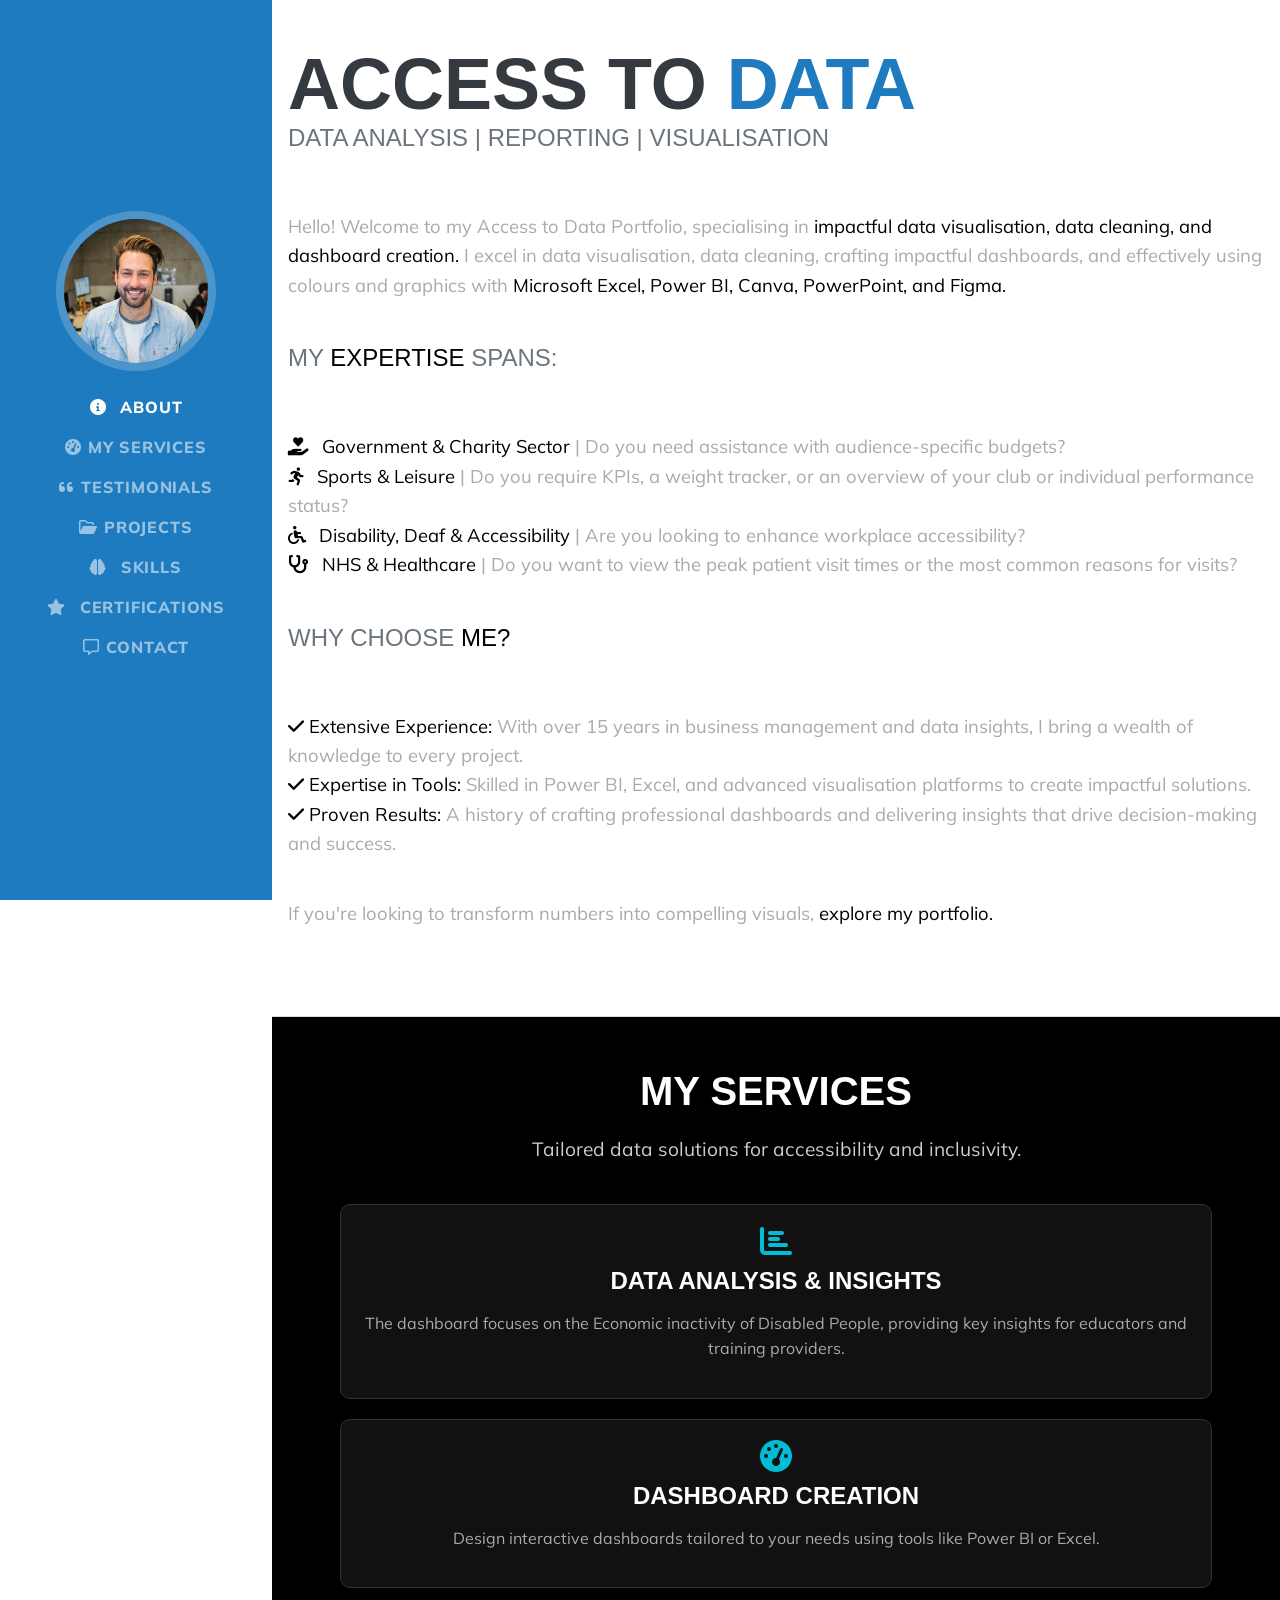
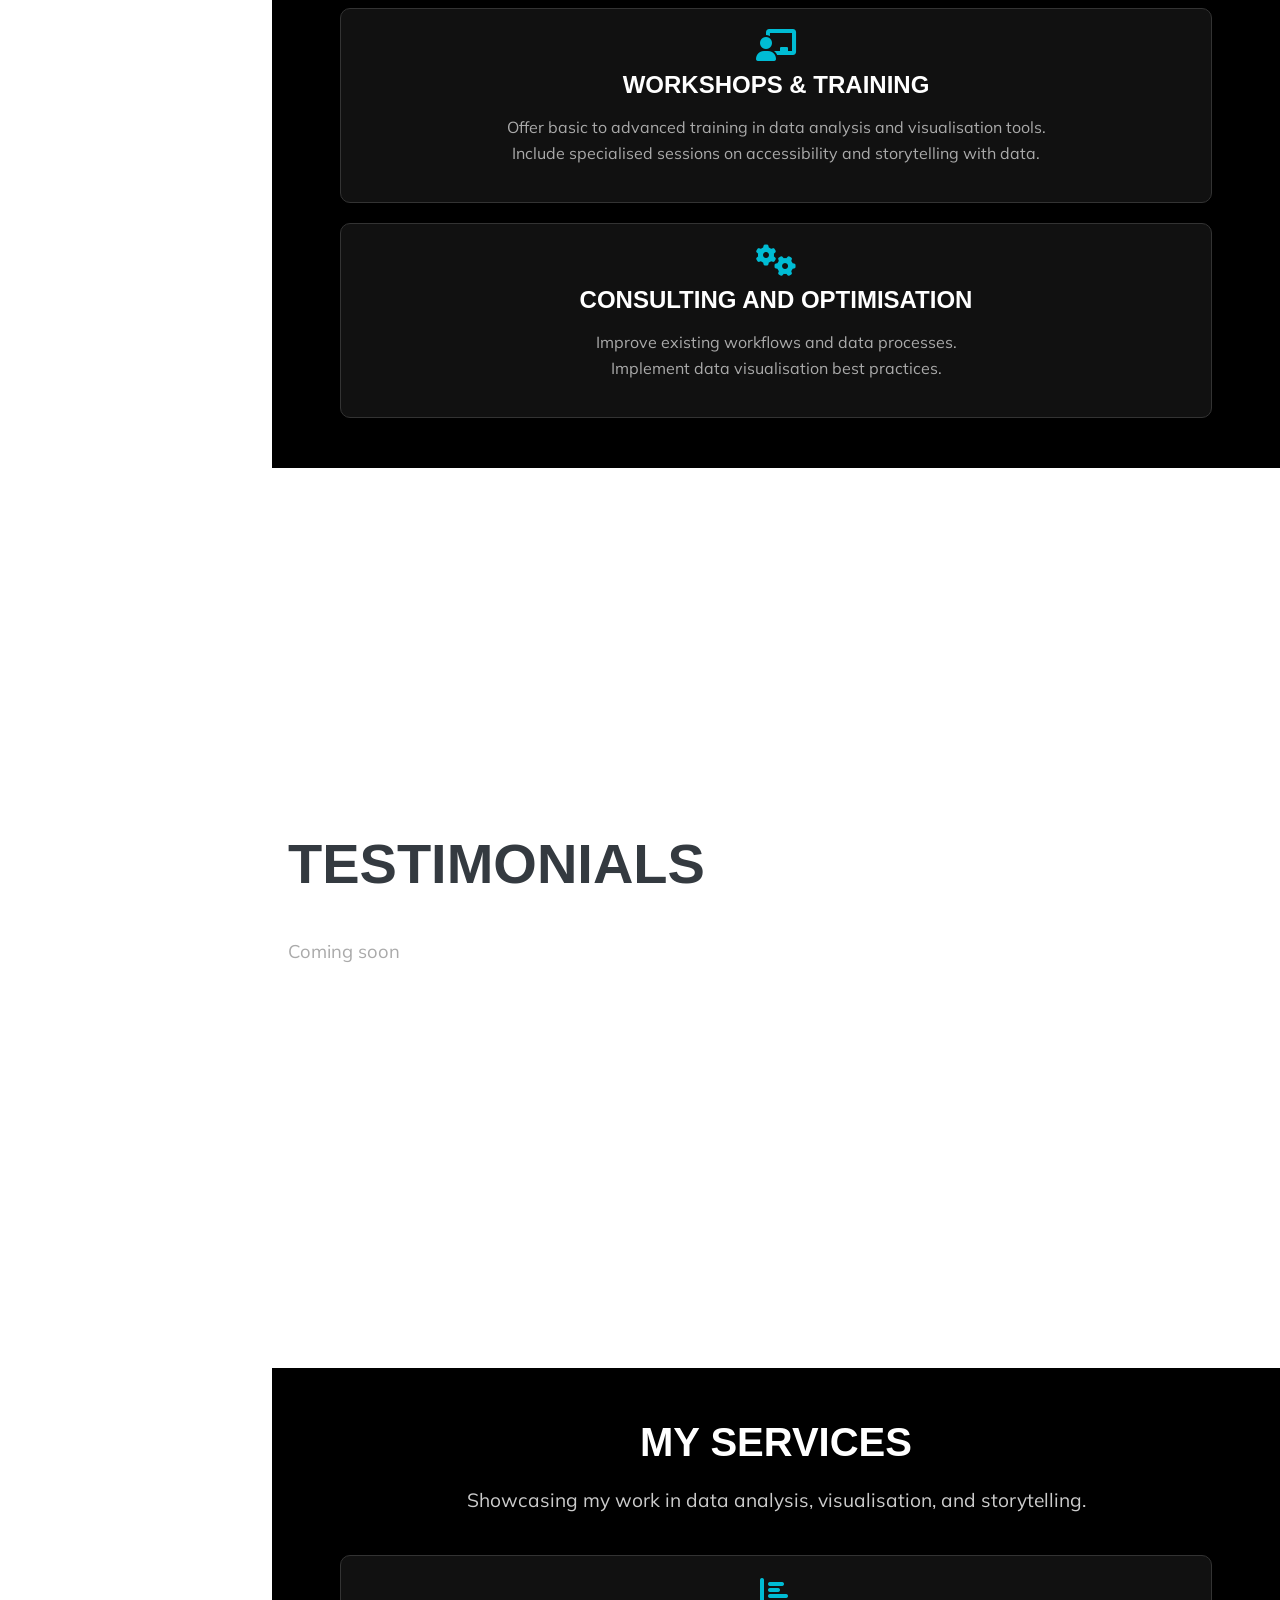
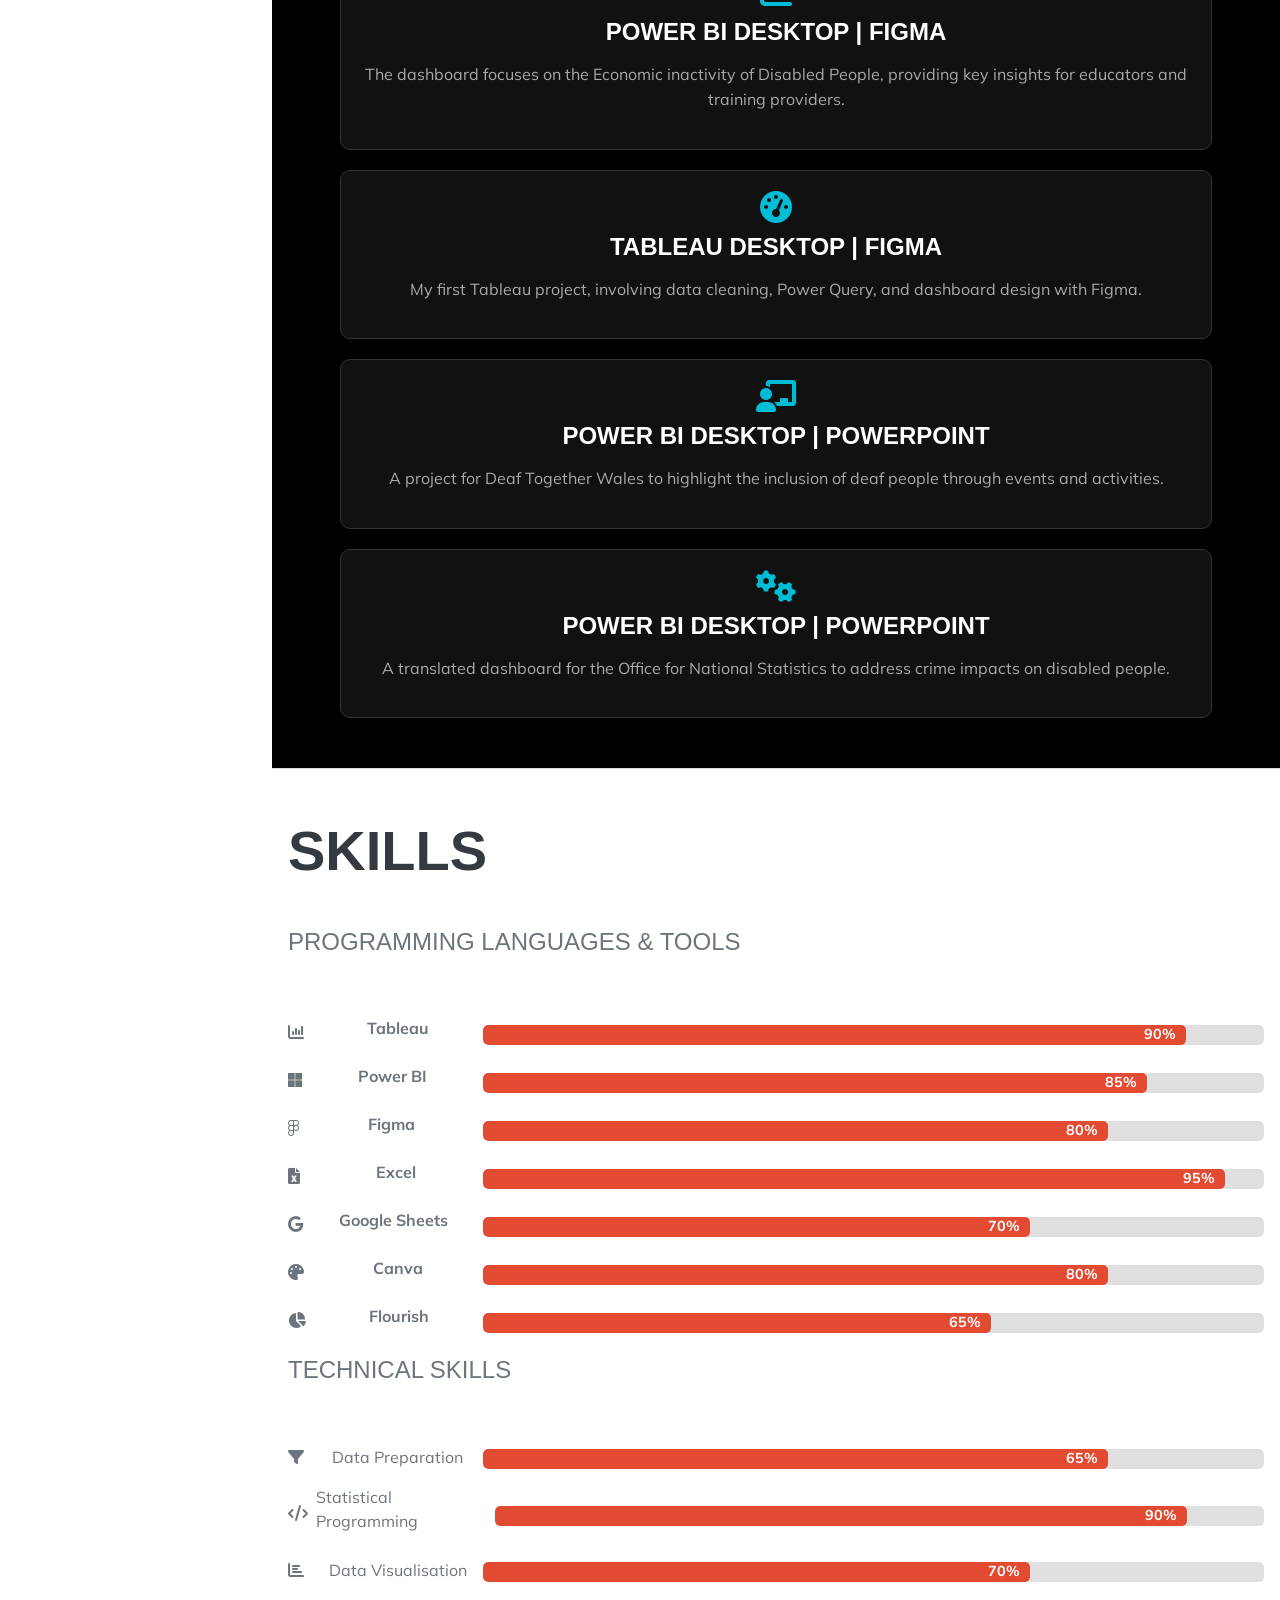
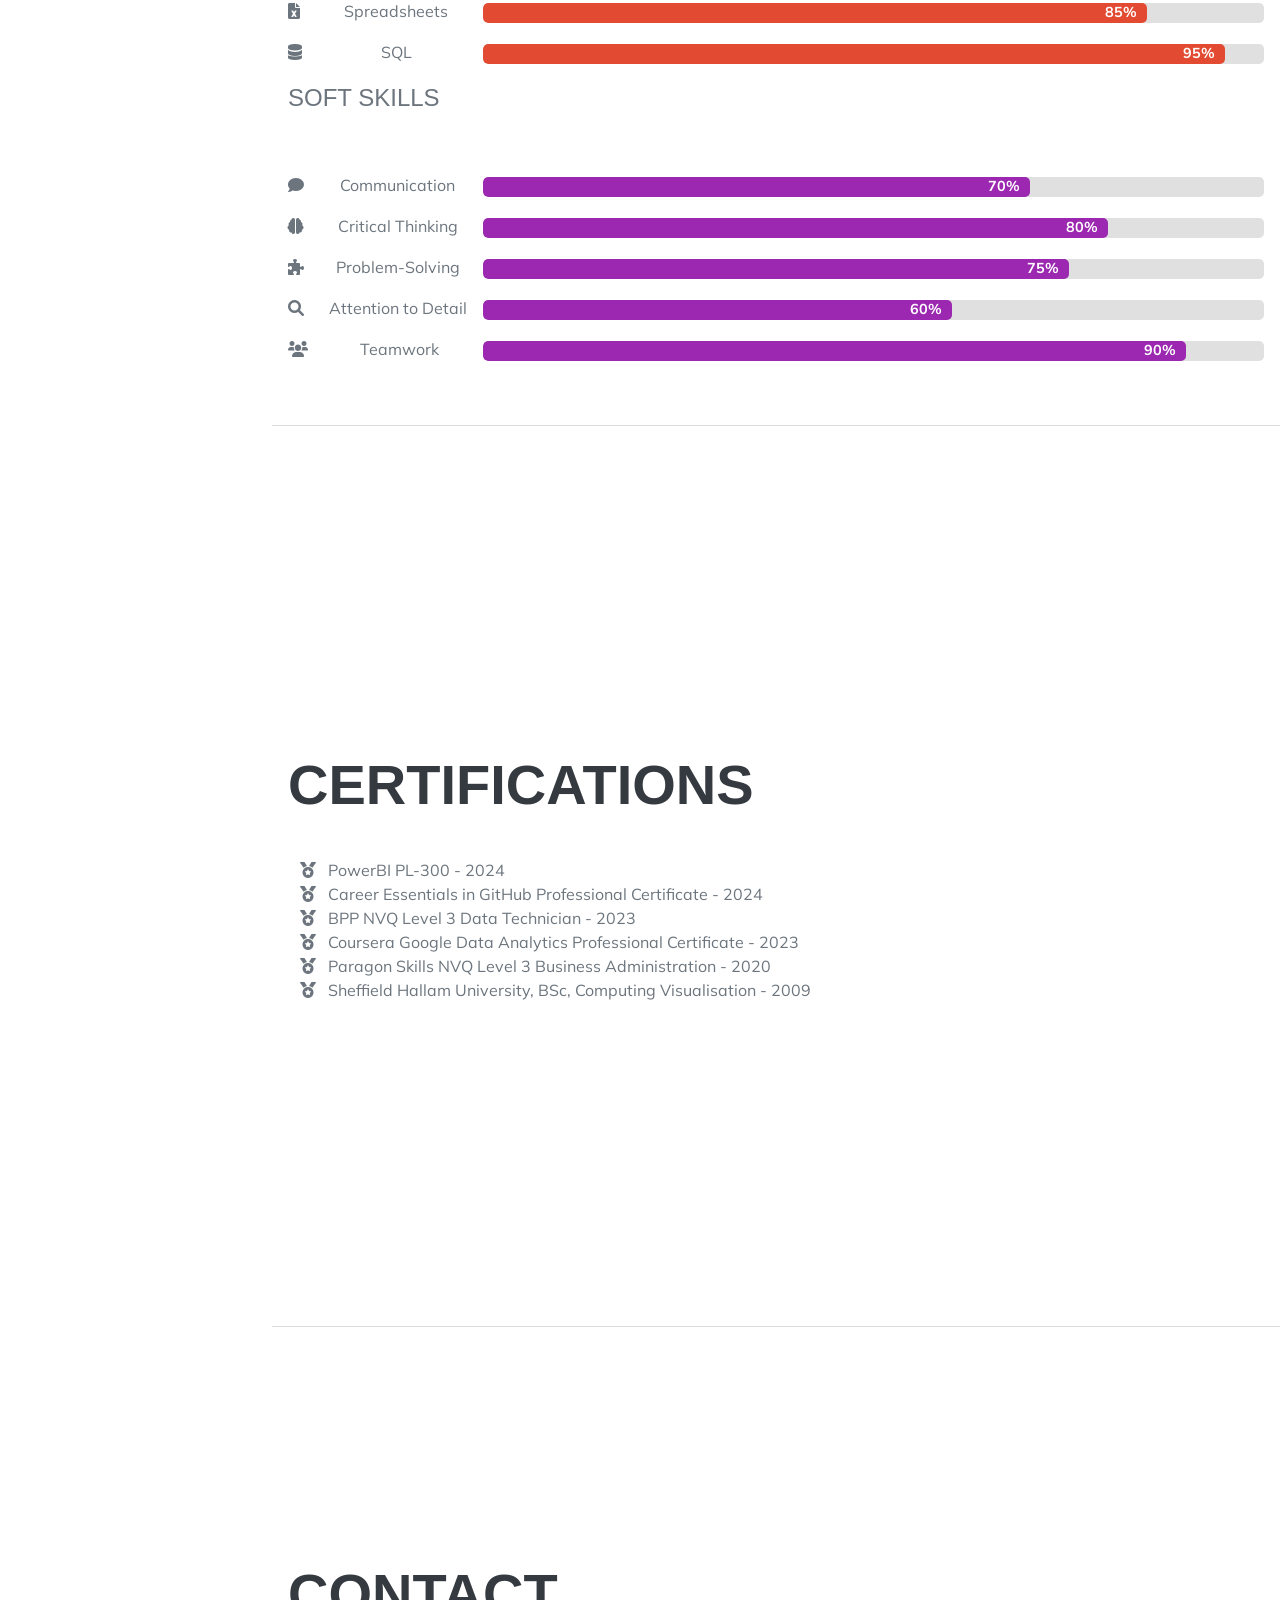
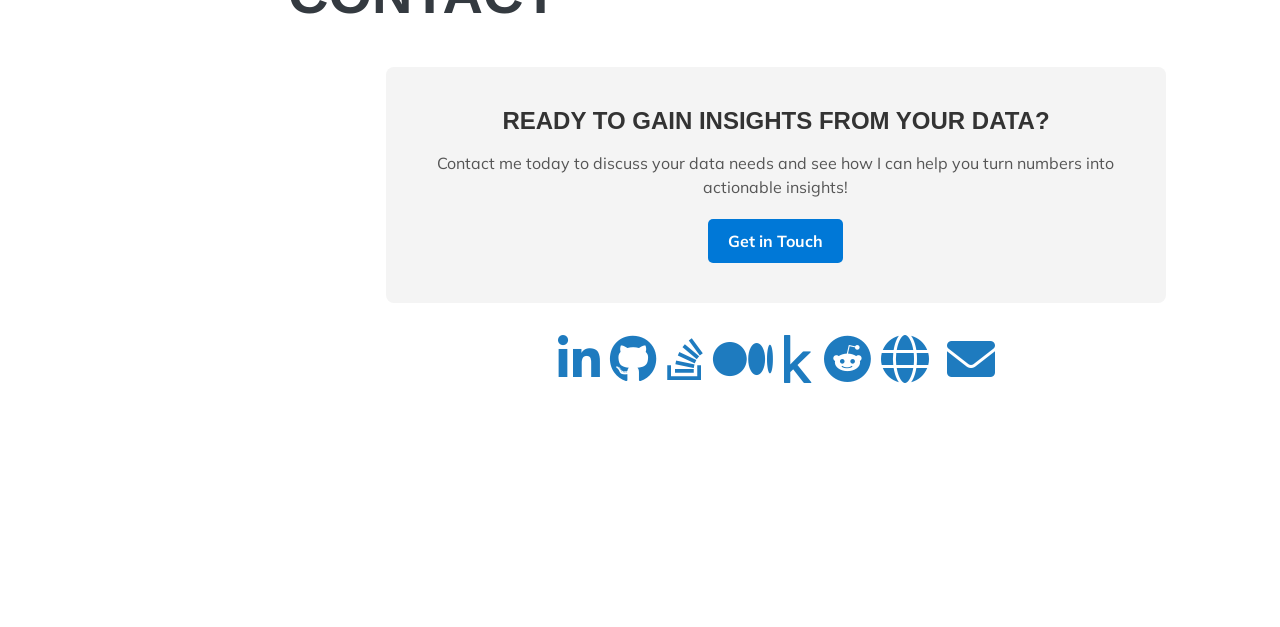
==== index.html @ 97a098b2 "Update index.html" ====
<!DOCTYPE html>
<html lang="en">
    <head>
        <meta charset="utf-8" />
        <meta name="viewport" content="width=device-width, initial-scale=1, shrink-to-fit=no" />
        <meta name="description" content="Discover impactful data analytics and visualisation services by Guy Orlov, specializing in accessibility and insights."/>
        <meta name="author" content="Guy Orlov" />
        <title>Guy Orlov | Data Analyst | Accessibility & Dashboards Expert | West Midlands</title>
        <link rel="icon" type="image/x-icon" href="assets/img/favicon.ico" />
        <!-- Font Awesome icons (free version)-->
       <!-- <script src="https://use.fontawesome.com/releases/v6.3.0/js/all.js" crossorigin="anonymous"></script> -->
        <link href="https://cdnjs.cloudflare.com/ajax/libs/font-awesome/6.0.0-beta3/css/all.min.css" rel="stylesheet">
        <!-- Google fonts-->
       <link href="https://fonts.googleapis.com/css2?family=Host+Grotesk:500,700" rel="stylesheet">
        <link href="https://fonts.googleapis.com/css?family=Muli:400,400i,800,800i" rel="stylesheet" type="text/css" /> 
              
        <!-- Core theme CSS (includes Bootstrap)-->
        <link href="css/styles.css" rel="stylesheet" />
    </head>
    <body id="page-top">
        <!-- Navigation-->
        <nav class="navbar navbar-expand-lg navbar-dark bg-primary fixed-top" id="sideNav">
            <a class="navbar-brand js-scroll-trigger" href="#page-top">
                <span class="d-block d-lg-none">Guy Orlov | Portfolio</span>
                <span class="d-none d-lg-block"><img class="img-fluid img-profile rounded-circle mx-auto mb-2" src="assets/img/profile.jpg" alt="Guy Orlov Photo" /></span>
            </a>
            <button class="navbar-toggler" type="button" data-bs-toggle="collapse" data-bs-target="#navbarResponsive" aria-controls="navbarResponsive" aria-expanded="false" aria-label="Toggle navigation"><span class="navbar-toggler-icon"></span></button>
            <div class="collapse navbar-collapse" id="navbarResponsive">
                <ul class="navbar-nav">
                    <li class="nav-item"><a class="nav-link js-scroll-trigger" href="#about" ><i class="fa-solid fa-circle-info"></i>  About</a></li>
                    <li class="nav-item"><a class="nav-link js-scroll-trigger" href="#services"><i class="fas fa-tachometer-alt"></i>  My Services</a></li>
                    <li class="nav-item"><a class="nav-link js-scroll-trigger" href="#testimonials"><i class="fas fa-quote-left"></i>  Testimonials</a></li>
                    <li class="nav-item"><a class="nav-link js-scroll-trigger" href="#projects"><i class="fa-regular fa-folder-open"></i>  Projects</a></li>
                    <li class="nav-item"><a class="nav-link js-scroll-trigger" href="#skills"><i class="fa-solid fa-brain"></i>  Skills</a></li>
                    <li class="nav-item"><a class="nav-link js-scroll-trigger" href="#certifications"><i class="fa-solid fa-star"></i>  Certifications</a></li>
                    <li class="nav-item"><a class="nav-link js-scroll-trigger" href="#contact"><i class="fa-regular fa-message"></i>  Contact</a></li>
                </ul>
            </div>
        </nav>
        <!-- Page Content-->
        <div class="container-fluid p-0">
            <!-- About-->
            <section class="resume-section" id="about">
                <div class="resume-section-content">
                    <h1 class="mb-0">
                        Access To
                        <span class="text-primary">Data</span>
                    </h1>
                    <div class="subheading mb-3">
                        DATA ANALYSIS | REPORTING | VISUALISATION
                    </div>
                        <p class="lead mb-5">Hello! Welcome to my Access to Data Portfolio, specialising in  <span class="text-black">impactful data visualisation, data cleaning, and dashboard creation.</span>
                        I excel in data visualisation, data cleaning, crafting impactful dashboards, and effectively using colours and graphics with  <span class="text-black">Microsoft Excel, Power BI, Canva, PowerPoint, and Figma. </span></br>
                   
                        <div class="subheading mb-3">My <span class="text-black">expertise</span> spans:</div>
                     <p class="lead mb-5">
                         
                        <i class="fa-solid fa-hand-holding-heart" style="color: black;"></i> 
                        <span class="text-black">Government & Charity Sector</span> | Do you need assistance with audience-specific budgets?</br>
                        
                        <i class="fa-solid fa-person-running" style="color: black;"></i> 
                        <span class="text-black">Sports & Leisure</span> | Do you require KPIs, a weight tracker, or an overview of your club or individual performance status?</br>
                        
                        <i class="fa-solid fa-wheelchair" style="color: black;"></i> 
                        <span class="text-black">Disability, Deaf & Accessibility</span> | Are you looking to enhance workplace accessibility?</br>
                        
                        <i class="fa-solid fa-stethoscope" style="color: black;"></i> 
                        <span class="text-black">NHS & Healthcare</span> | Do you want to view the peak patient visit times or the most common reasons for visits?</br>
               
                        <div class="subheading mb-3">Why Choose <span class="text-black">Me?</span></div>
                        <p class="lead mb-5">
                           <i class="fas fa-check" style="color: black;"></i>    <span class="text-black"> Extensive Experience:</span> With over 15 years in business management and data insights, I bring a wealth of knowledge to every project.<br>
                           <i class="fas fa-check" style="color: black;"></i>   <span class="text-black"> Expertise in Tools:</span> Skilled in Power BI, Excel, and advanced visualisation platforms to create impactful solutions.<br>
                           <i class="fas fa-check" style="color: black;"></i>      <span class="text-black">Proven Results:</span> A history of crafting professional dashboards and delivering insights that drive decision-making and success.<br>
                        </p>                  
                     <p class="lead mb-5">  If you're looking to transform numbers into compelling visuals, <span class="text-black">explore my portfolio.</span></p>
                </div>
            </section>
            
<hr class="m-0" />
<!-- Services Section -->
<section id="services" style="background-color: #000; color: #fff; padding: 50px 20px;">
    <div style="max-width: 1200px; margin: 0 auto; text-align: center;">
        <h2 style="font-size: 2.5em; font-weight: bold; margin-bottom: 20px; color: #fff;" class="service-title">My Services</h2>
        <p style="font-size: 1.2em; color: #ccc; margin-bottom: 40px;">
            Tailored data solutions for accessibility and inclusivity.
        </p>

        <!-- Flex Container for Service Boxes -->
        <div id="service-boxes" style="display: flex; flex-direction: column; align-items: center; gap: 20px;">
            <!-- Service Box 1 -->
            <div class="service-box" style="width: 90%; background: #111; border: 1px solid #333; border-radius: 10px; padding: 20px; box-shadow: 0 5px 15px rgba(0, 0, 0, 0.5); text-align: center;">
                <i class="fas fa-chart-bar" style="font-size: 2em; color: #00bcd4; margin-bottom: 10px;"></i>
                <h3 style="font-size: 1.5em; font-weight: bold; color: #fff; margin-bottom: 15px;">Data Analysis & Insights</h3>
                <p style="color: #aaa; font-size: 1em; line-height: 1.6;">
                   The dashboard focuses on the Economic inactivity of Disabled People, providing key insights for educators and training providers.
                </p>
            </div>

            <!-- Service Box 2 -->
            <div class="service-box" style="width: 90%; background: #111; border: 1px solid #333; border-radius: 10px; padding: 20px; box-shadow: 0 5px 15px rgba(0, 0, 0, 0.5); text-align: center;">
                <i class="fas fa-tachometer-alt" style="font-size: 2em; color: #00bcd4; margin-bottom: 10px;"></i>
                <h3 style="font-size: 1.5em; font-weight: bold; color: #fff; margin-bottom: 15px;">Dashboard Creation</h3>
                <p style="color: #aaa; font-size: 1em; line-height: 1.6;">
                    Design interactive dashboards tailored to your needs using tools like Power BI or Excel.
                </p>
            </div>

            <!-- Service Box 3 -->
            <div class="service-box" style="width: 90%; background: #111; border: 1px solid #333; border-radius: 10px; padding: 20px; box-shadow: 0 5px 15px rgba(0, 0, 0, 0.5); text-align: center;">
                <i class="fas fa-chalkboard-teacher" style="font-size: 2em; color: #00bcd4; margin-bottom: 10px;"></i>
                <h3 style="font-size: 1.5em; font-weight: bold; color: #fff; margin-bottom: 15px;">Workshops & Training</h3>
                <p style="color: #aaa; font-size: 1em; line-height: 1.6;">
                    Offer basic to advanced training in data analysis and visualisation tools.<br>
                    Include specialised sessions on accessibility and storytelling with data.
                </p>
            </div>

            <!-- Service Box 4 -->
            <div class="service-box" style="width: 90%; background: #111; border: 1px solid #333; border-radius: 10px; padding: 20px; box-shadow: 0 5px 15px rgba(0, 0, 0, 0.5); text-align: center;">
                <i class="fas fa-cogs" style="font-size: 2em; color: #00bcd4; margin-bottom: 10px;"></i>
                <h3 style="font-size: 1.5em; font-weight: bold; color: #fff; margin-bottom: 15px;">Consulting and Optimisation</h3>
                <p style="color: #aaa; font-size: 1em; line-height: 1.6;">
                    Improve existing workflows and data processes.<br>
                    Implement data visualisation best practices.
                </p>
            </div>
        </div>
    </div>
</section>

<!-- Testimonials Section -->
<section class="resume-section" id="testimonials">
    <div class="resume-section-content">
        <h2 class="mb-5">Testimonials</h2>
 
           <p class="lead mb-5">Coming soon</p>
    </div>
</section>

            <section id="projects" style="background-color: #000; color: #fff; padding: 50px 20px;">
    <div style="max-width: 1200px; margin: 0 auto; text-align: center;">
        <h2 style="font-size: 2.5em; font-weight: bold; margin-bottom: 20px; color: #fff;" class="service-title">My Services</h2>
        <p style="font-size: 1.2em; color: #ccc; margin-bottom: 40px;">
            Showcasing my work in data analysis, visualisation, and storytelling.
        </p>

        <!-- Flex Container for Service Boxes -->
        <div id="project-boxes" style="display: flex; flex-direction: column; align-items: center; gap: 20px;">
             <!-- Project Box 1 -->
            <div class="service-box" style="width: 90%; background: #111; border: 1px solid #333; border-radius: 10px; padding: 20px; box-shadow: 0 5px 15px rgba(0, 0, 0, 0.5); text-align: center;">
                <i class="fas fa-chart-bar" style="font-size: 2em; color: #00bcd4; margin-bottom: 10px;"></i>
                <h3 style="font-size: 1.5em; font-weight: bold; color: #fff; margin-bottom: 15px;">POWER BI DESKTOP | Figma</h3>
                <p style="color: #aaa; font-size: 1em; line-height: 1.6;">
                   The dashboard focuses on the Economic inactivity of Disabled People, providing key insights for educators and training providers.
                </p>
            </div>

              <!-- Project Box 2 -->
            <div class="project-boxes" style="width: 90%; background: #111; border: 1px solid #333; border-radius: 10px; padding: 20px; box-shadow: 0 5px 15px rgba(0, 0, 0, 0.5); text-align: center;">
                <i class="fas fa-tachometer-alt" style="font-size: 2em; color: #00bcd4; margin-bottom: 10px;"></i>
                <h3 style="font-size: 1.5em; font-weight: bold; color: #fff; margin-bottom: 15px;">TABLEAU DESKTOP | FIGMA</h3>
                <p style="color: #aaa; font-size: 1em; line-height: 1.6;">
                      My first Tableau project, involving data cleaning, Power Query, and dashboard design with Figma.
                </p>
            </div>

                 <!-- Project Box 3 -->
            <div class="project-boxes" style="width: 90%; background: #111; border: 1px solid #333; border-radius: 10px; padding: 20px; box-shadow: 0 5px 15px rgba(0, 0, 0, 0.5); text-align: center;">
                <i class="fas fa-chalkboard-teacher" style="font-size: 2em; color: #00bcd4; margin-bottom: 10px;"></i>
                <h3 style="font-size: 1.5em; font-weight: bold; color: #fff; margin-bottom: 15px;">POWER BI DESKTOP | POWERPOINT</h3>
                <p style="color: #aaa; font-size: 1em; line-height: 1.6;">
                    A project for Deaf Together Wales to highlight the inclusion of deaf people through events and activities.
                </p>
            </div>

                 <!-- Project Box 4 -->
            <div class="project-boxes" style="width: 90%; background: #111; border: 1px solid #333; border-radius: 10px; padding: 20px; box-shadow: 0 5px 15px rgba(0, 0, 0, 0.5); text-align: center;">
                <i class="fas fa-cogs" style="font-size: 2em; color: #00bcd4; margin-bottom: 10px;"></i>
                <h3 style="font-size: 1.5em; font-weight: bold; color: #fff; margin-bottom: 15px;">POWER BI DESKTOP | POWERPOINT</h3>
                <p style="color: #aaa; font-size: 1em; line-height: 1.6;">
                    A translated dashboard for the Office for National Statistics to address crime impacts on disabled people.
                </p>
            </div>
        </div>
    </div>
</section>

<hr class="m-0" />

<!-- Skills Section -->
<section class="resume-section" id="skills">
    <div class="resume-section-content">
        <h2 class="mb-5">Skills</h2>

        <!-- Programming Languages & Tools -->
        <div class="subheading mb-3">Programming Languages & Tools</div>
        <ul class="skills-list">
            <li>
                <i class="fa-solid fa-chart-column"></i> <span>Tableau</span>
                <div class="skill-bar">
                    <div class="fill technical" style="width: 90%;">
                        <span class="skill-percentage">90%</span>
                    </div>
                </div>
            </li>
            <li>
                <i class="fa-brands fa-microsoft"></i> <span>Power BI</span>
                <div class="skill-bar">
                    <div class="fill technical" style="width: 85%;">
                        <span class="skill-percentage">85%</span>
                    </div>
                </div>
            </li>
            <li>
                <i class="fa-brands fa-figma"></i> <span>Figma</span>
                <div class="skill-bar">
                    <div class="fill technical" style="width: 80%;">
                        <span class="skill-percentage">80%</span>
                    </div>
                </div>
            </li>
            <li>
                <i class="fa-solid fa-file-excel"></i> <span>Excel</span>
                <div class="skill-bar">
                    <div class="fill technical" style="width: 95%;">
                        <span class="skill-percentage">95%</span>
                    </div>
                </div>
            </li>
            <li>
                <i class="fa-brands fa-google"></i> <span>Google Sheets</span>
                <div class="skill-bar">
                    <div class="fill technical" style="width: 70%;">
                        <span class="skill-percentage">70%</span>
                    </div>
                </div>
            </li>
            <li>
                <i class="fa-solid fa-palette"></i> <span>Canva</span>
                <div class="skill-bar">
                    <div class="fill technical" style="width: 80%;">
                        <span class="skill-percentage">80%</span>
                    </div>
                </div>
            </li>
            <li>
                <i class="fa-solid fa-chart-pie"></i> <span>Flourish</span>
                <div class="skill-bar">
                    <div class="fill technical" style="width: 65%;">
                        <span class="skill-percentage">65%</span>
                    </div>
                </div>
            </li>
        </ul>

        <!-- Technical Skills -->
        <div class="subheading mb-3">Technical Skills</div>
        <ul class="skills-list">
            <li><i class="fa-solid fa-filter"></i> Data Preparation
                <div class="skill-bar">
                    <div class="fill technical" style="width: 80%;">
                           <span class="skill-percentage">65%</span>
                    </div>
                </div>
            </li>
            <li>
                <i class="fa-solid fa-code"></i> 
                <span style="font-weight: normal;" title="Statistical Programming Languages like R, Python, etc.">Statistical Programming</span>
                <div class="skill-bar">
                    <div class="fill technical" style="width: 90%;">   <span class="skill-percentage">90%</span></div>
                </div>
            </li>
            <li><i class="fa-solid fa-chart-bar"></i> Data Visualisation
                <div class="skill-bar">
                    <div class="fill technical" style="width: 70%;">   <span class="skill-percentage">70%</span></div>
                </div>
            </li>
            <li><i class="fa-solid fa-file-excel"></i> Spreadsheets
                <div class="skill-bar">
                    <div class="fill technical" style="width: 85%;">   <span class="skill-percentage">85%</span></div>
                </div>
            </li>
            <li><i class="fa-solid fa-database"></i> SQL
                <div class="skill-bar">
                    <div class="fill technical" style="width: 95%;">   <span class="skill-percentage">95%</span></div>
                </div>
            </li>
        </ul>

        <!-- Soft Skills -->
        <div class="subheading mb-3">Soft Skills</div>
        <ul class="skills-list">
            <li><i class="fa-solid fa-comment"></i> Communication
                <div class="skill-bar">
                    <div class="fill soft" style="width: 70%;">   <span class="skill-percentage">70%</span></div>
                </div>
            </li>
            <li><i class="fa-solid fa-brain"></i> Critical Thinking
                <div class="skill-bar">
                    <div class="fill soft" style="width: 80%;">   <span class="skill-percentage">80%</span></div>
                </div>
            </li>
            <li><i class="fa-solid fa-puzzle-piece"></i> Problem-Solving
                <div class="skill-bar">
                    <div class="fill soft" style="width: 75%;">   <span class="skill-percentage">75%</span></div>
                </div>
            </li>
            <li><i class="fa-solid fa-magnifying-glass"></i> Attention to Detail
                <div class="skill-bar">
                    <div class="fill soft" style="width: 60%;">   <span class="skill-percentage">60%</span></div>
                </div>
            </li>
            <li><i class="fa-solid fa-users"></i> Teamwork
                <div class="skill-bar">
                    <div class="fill soft" style="width: 90%;">   <span class="skill-percentage">90%</span></div>
                </div>
            </li>
        </ul>
    </div>
</section>

<hr class="m-0" />

            <!-- certifications-->
<section class="resume-section" id="certifications">
    <div class="resume-section-content">
        <h2 class="mb-5">Certifications</h2>
        <ul class="fa-ul mb-0">
            <li>
                <span class="fa-li"><i class="fa-solid fa-medal"></i></span>
                PowerBI PL-300 - 2024
            </li>
            <li>
                <span class="fa-li"><i class="fa-solid fa-medal"></i></span>
                Career Essentials in GitHub Professional Certificate - 2024
            </li>
            <li>
                <span class="fa-li"><i class="fa-solid fa-medal"></i></span>
                BPP NVQ Level 3 Data Technician - 2023
            </li>
            <li>
                <span class="fa-li"><i class="fa-solid fa-medal"></i></span>
                Coursera Google Data Analytics Professional Certificate - 2023
            </li>
            <li>
                <span class="fa-li"><i class="fa-solid fa-medal"></i></span>
                Paragon Skills NVQ Level 3 Business Administration - 2020
            </li>
            <li>
                <span class="fa-li"><i class="fa-solid fa-medal"></i></span>
                Sheffield Hallam University, BSc, Computing Visualisation - 2009
            </li>
        </ul>
    </div>
</section>


<hr class="m-0" />
<!-- Contact Section -->
<section class="resume-section" id="contact">
    <div class="resume-section-content">
        <h2 class="mb-5">Contact</h2>

                        <section id="cta">
                              <div class="cta-container">
                                <h2>Ready to Gain Insights from Your Data?</h2>
                                <p>Contact me today to discuss your data needs and see how I can help you turn numbers into actionable insights!</p>
                                <a href="mailto:guy.orlov@gmail.com" class="cta-button">Get in Touch</a>
                              </div>
                        </section>
        
        <div class="social-icons">
            <!-- LinkedIn -->
            <a class="social-icon" href="https://www.linkedin.com/in/guy-orlov/" target="_blank" aria-label="LinkedIn Profile">
                <i class="fab fa-linkedin-in"></i>
            </a>
            <!-- GitHub -->
            <a class="social-icon" href="https://github.com/GuyOrlov" target="_blank" aria-label="GitHub Profile">
                <i class="fab fa-github"></i>
            </a>
            <!-- Stack Overflow -->
            <a class="social-icon" href="https://stackoverflow.com/users/22585139/guy-orlov" target="_blank" aria-label="Stack Overflow Profile">
                <i class="fa-brands fa-stack-overflow"></i>
            </a>
            <!-- Medium -->
            <a class="social-icon" href="https://medium.com/@guy.orlov" target="_blank" aria-label="Medium Profile">
                <i class="fa-brands fa-medium"></i>
            </a>
            <!-- Kaggle -->
            <a class="social-icon" href="https://www.kaggle.com/guyorlov" target="_blank" aria-label="Kaggle Profile">
                <i class="fa-brands fa-kaggle"></i>
            </a>
            <!-- Reddit -->
            <a class="social-icon" href="https://www.reddit.com/user/Jealous_Traffic_875/" target="_blank" aria-label="Reddit Profile">
                <i class="fa-brands fa-reddit"></i>
            </a>
            <!-- Personal Website -->
            <a class="social-icon" href="https://www.guyorlov.com/" target="_blank" aria-label="Personal Website">
                <i class="fa-solid fa-globe"></i>
            </a>
            <!-- Email -->
            <a class="social-icon" href="mailto:guy.orlov@gmail.com" aria-label="Email Guy Orlov">
                <i class="fas fa-envelope"></i>
            </a>
        </div>
    </div>
</section>

<!-- Bootstrap Core JS -->
<script src="https://cdn.jsdelivr.net/npm/bootstrap@5.2.3/dist/js/bootstrap.bundle.min.js"></script>
<!-- Core Theme JS -->
<script src="js/scripts.js"></script>

    </body>
</html>
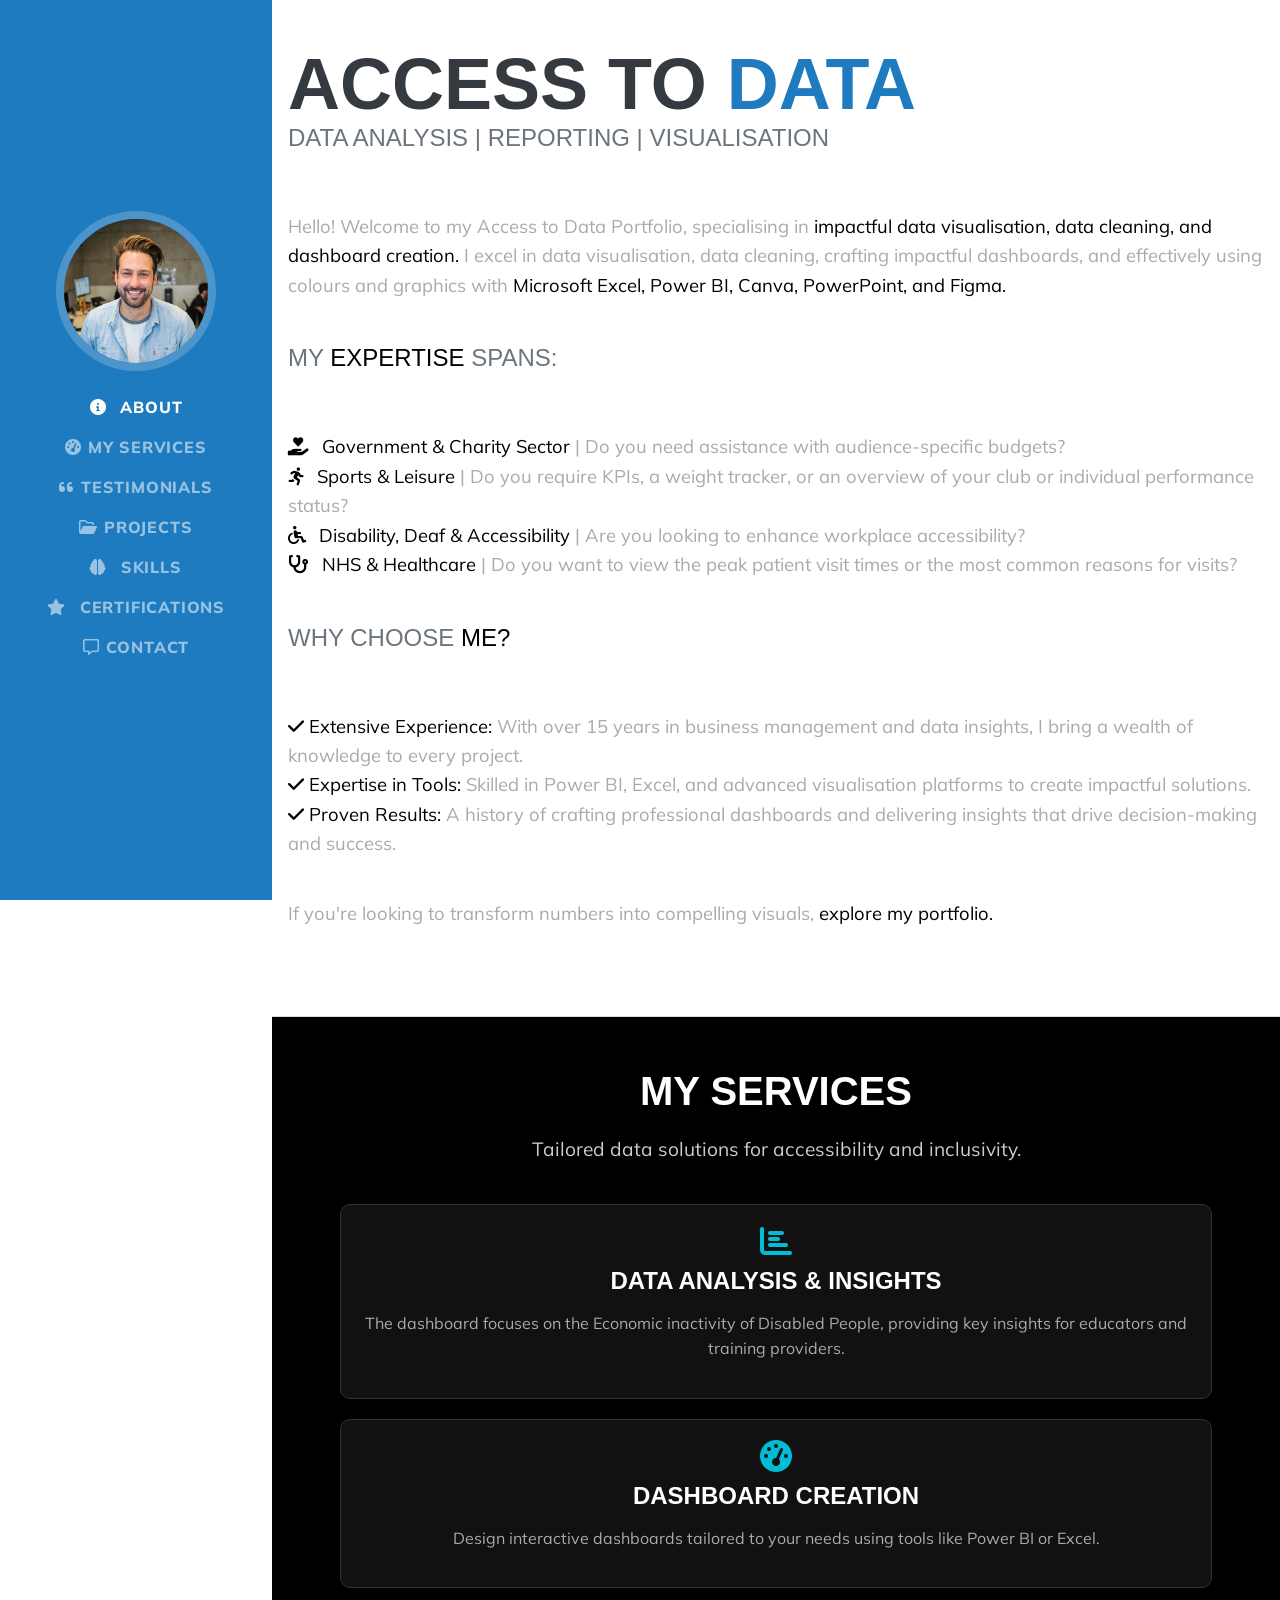
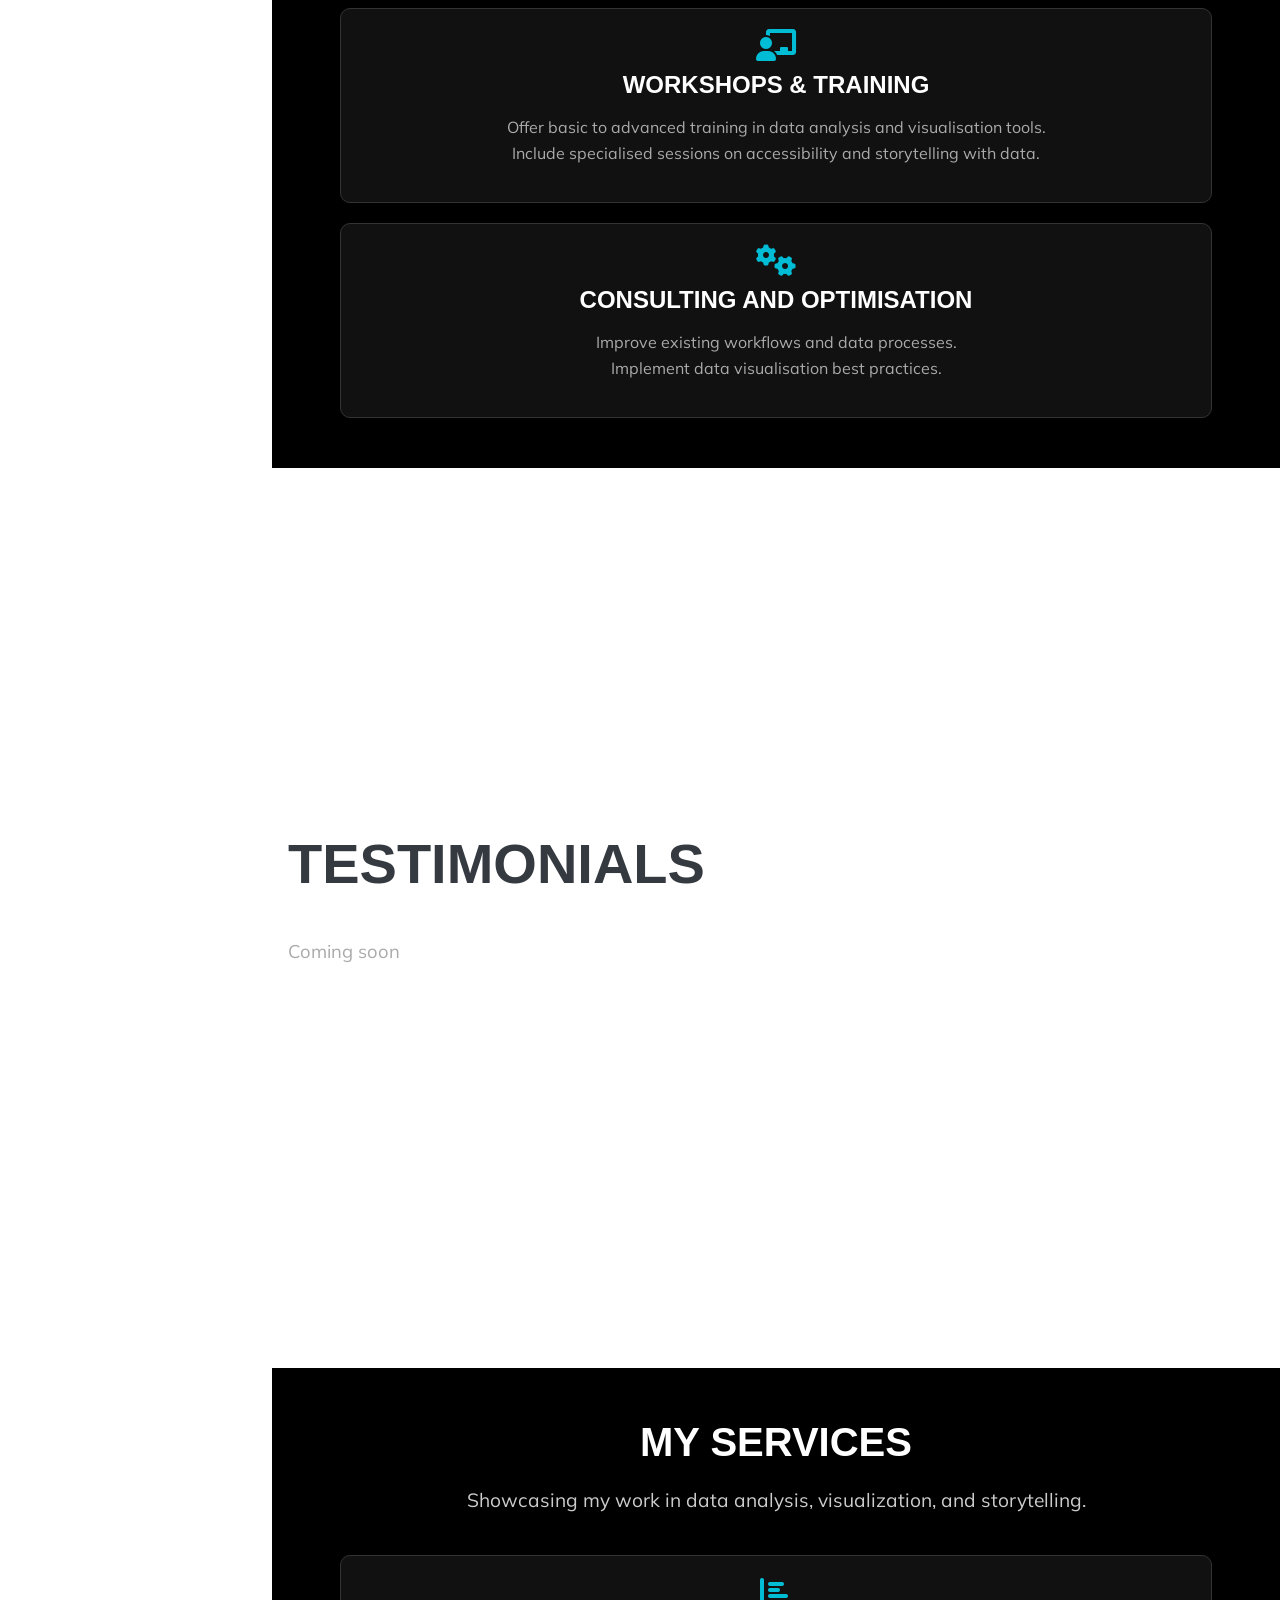
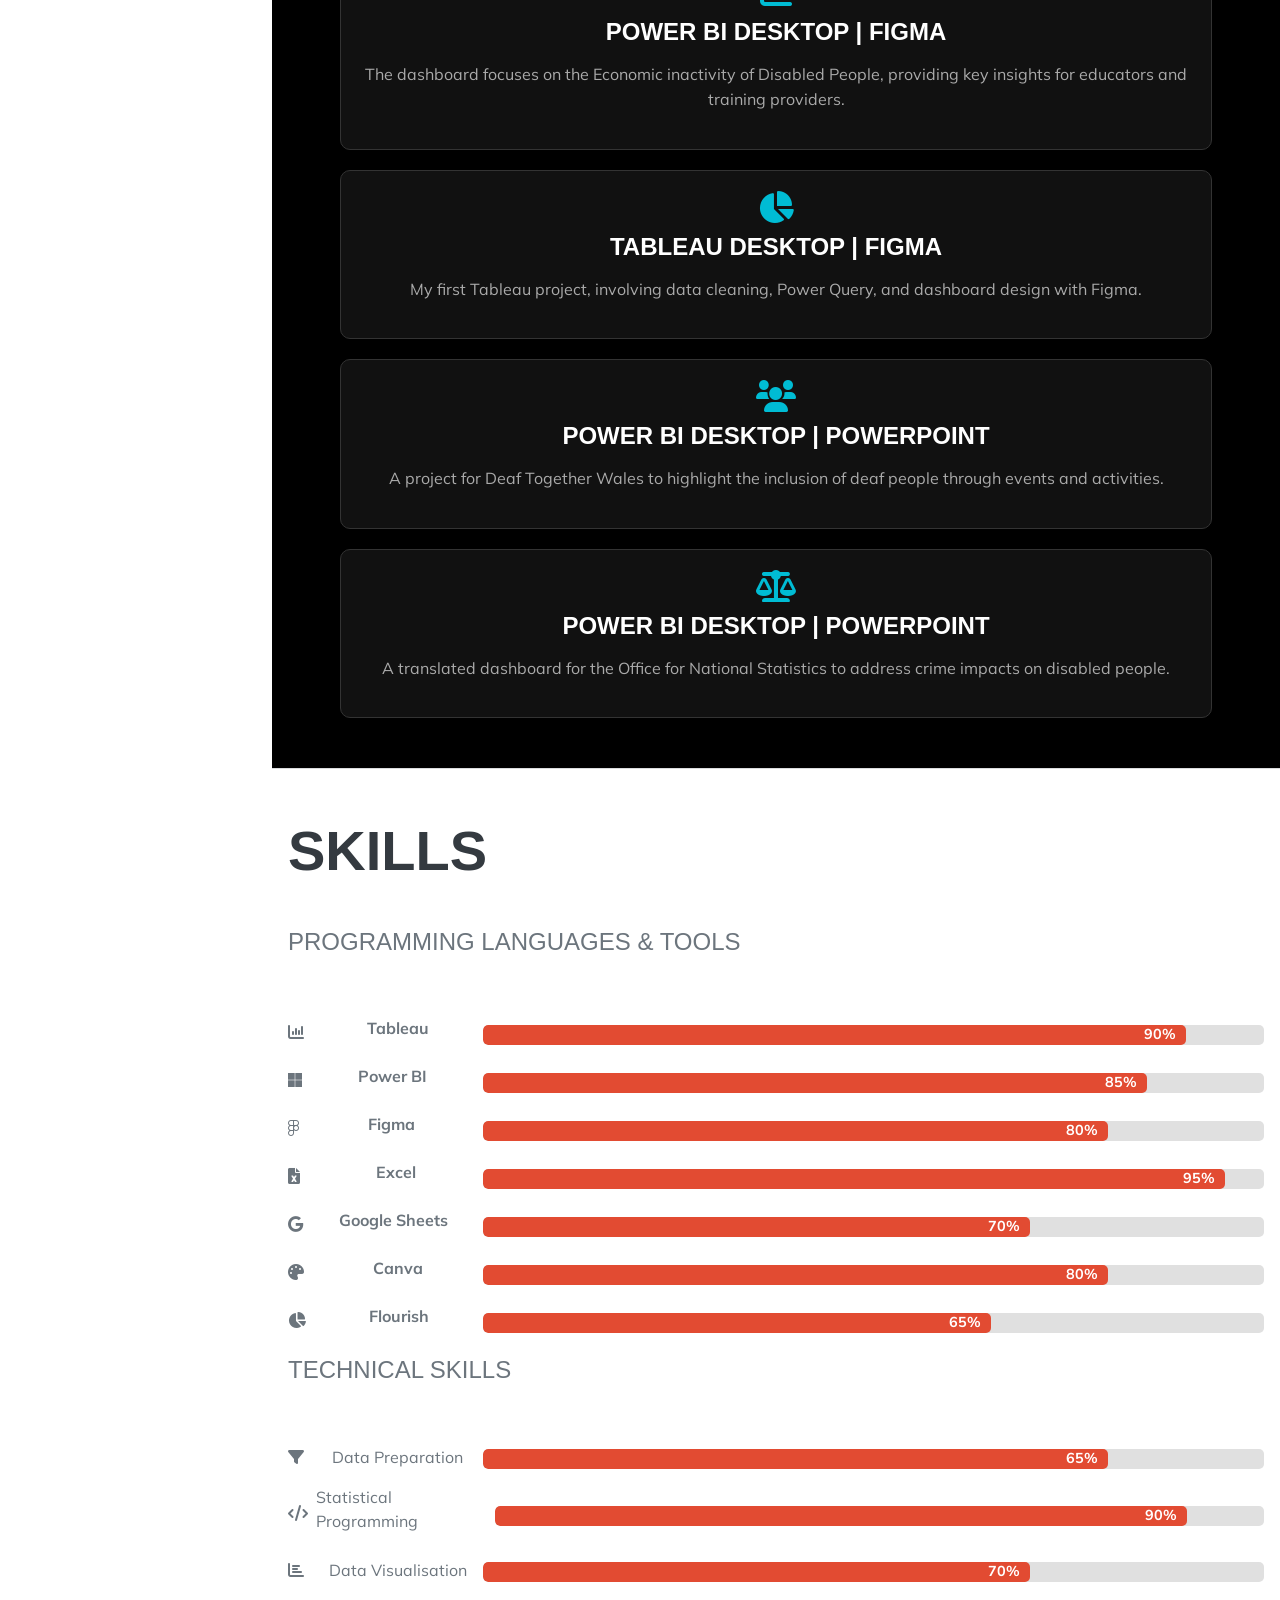
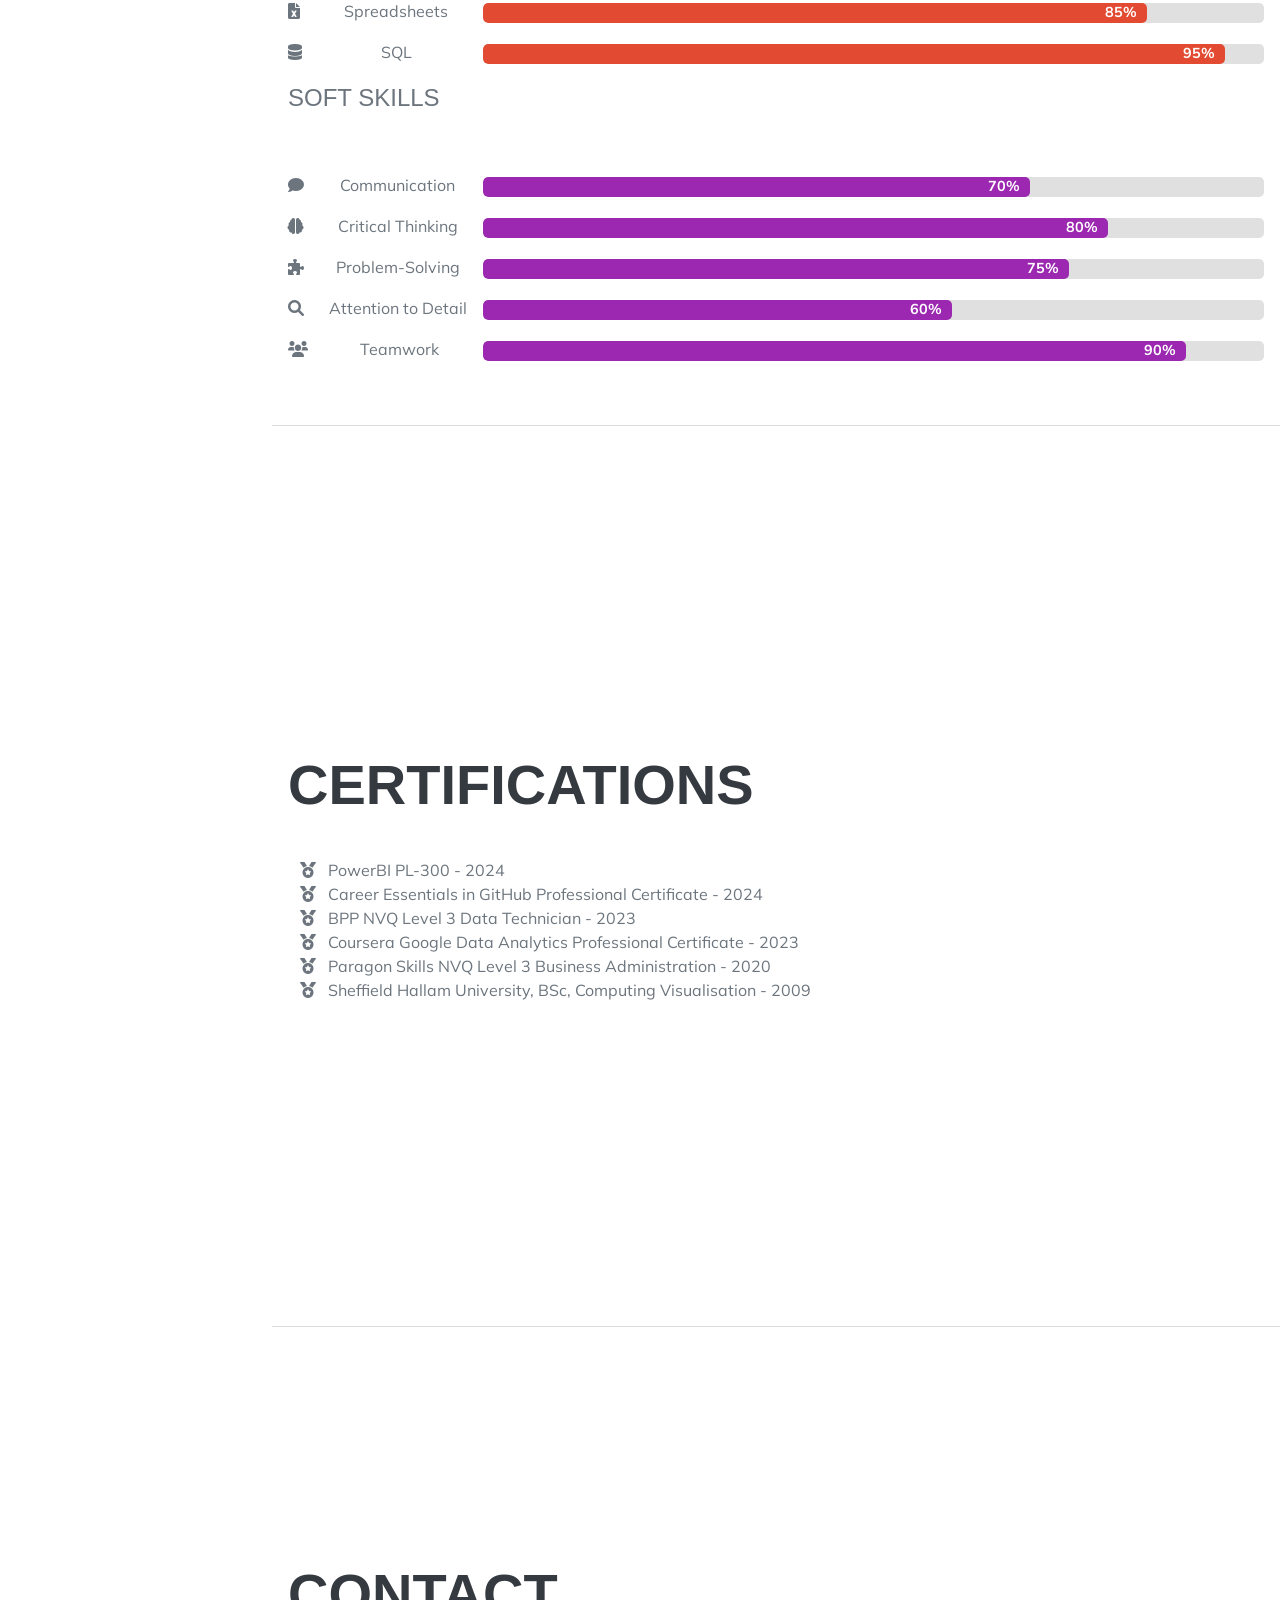
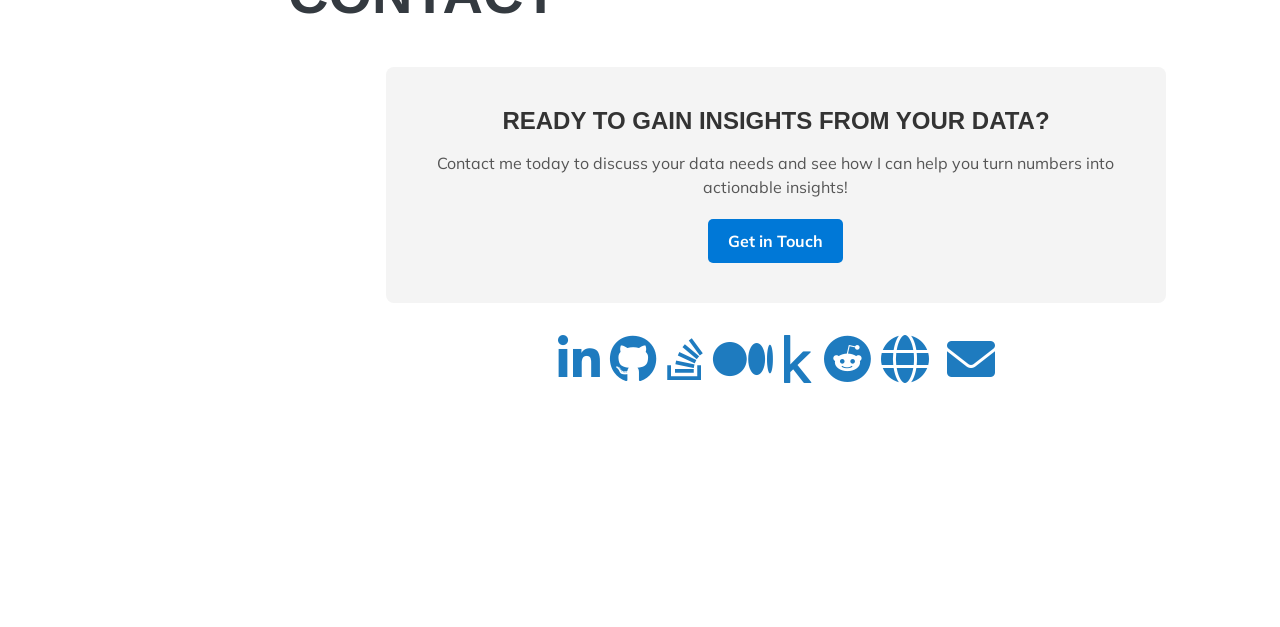
==== commit 521b5f1a: "Update index.html" ====
--- a/index.html
+++ b/index.html
@@ -138,45 +138,46 @@
     </div>
 </section>
 
-            <section id="projects" style="background-color: #000; color: #fff; padding: 50px 20px;">
+<section id="projects" style="background-color: #000; color: #fff; padding: 50px 20px;">
     <div style="max-width: 1200px; margin: 0 auto; text-align: center;">
         <h2 style="font-size: 2.5em; font-weight: bold; margin-bottom: 20px; color: #fff;" class="service-title">My Services</h2>
         <p style="font-size: 1.2em; color: #ccc; margin-bottom: 40px;">
-            Showcasing my work in data analysis, visualisation, and storytelling.
+            Showcasing my work in data analysis, visualization, and storytelling.
         </p>
 
         <!-- Flex Container for Service Boxes -->
         <div id="project-boxes" style="display: flex; flex-direction: column; align-items: center; gap: 20px;">
-             <!-- Project Box 1 -->
+            
+            <!-- Project Box 1 -->
             <div class="service-box" style="width: 90%; background: #111; border: 1px solid #333; border-radius: 10px; padding: 20px; box-shadow: 0 5px 15px rgba(0, 0, 0, 0.5); text-align: center;">
                 <i class="fas fa-chart-bar" style="font-size: 2em; color: #00bcd4; margin-bottom: 10px;"></i>
                 <h3 style="font-size: 1.5em; font-weight: bold; color: #fff; margin-bottom: 15px;">POWER BI DESKTOP | Figma</h3>
                 <p style="color: #aaa; font-size: 1em; line-height: 1.6;">
-                   The dashboard focuses on the Economic inactivity of Disabled People, providing key insights for educators and training providers.
-                </p>
-            </div>
-
-              <!-- Project Box 2 -->
-            <div class="project-boxes" style="width: 90%; background: #111; border: 1px solid #333; border-radius: 10px; padding: 20px; box-shadow: 0 5px 15px rgba(0, 0, 0, 0.5); text-align: center;">
-                <i class="fas fa-tachometer-alt" style="font-size: 2em; color: #00bcd4; margin-bottom: 10px;"></i>
+                    The dashboard focuses on the Economic inactivity of Disabled People, providing key insights for educators and training providers.
+                </p>
+            </div>
+
+            <!-- Project Box 2 -->
+            <div class="service-box" style="width: 90%; background: #111; border: 1px solid #333; border-radius: 10px; padding: 20px; box-shadow: 0 5px 15px rgba(0, 0, 0, 0.5); text-align: center;">
+                <i class="fas fa-chart-pie" style="font-size: 2em; color: #00bcd4; margin-bottom: 10px;"></i>
                 <h3 style="font-size: 1.5em; font-weight: bold; color: #fff; margin-bottom: 15px;">TABLEAU DESKTOP | FIGMA</h3>
                 <p style="color: #aaa; font-size: 1em; line-height: 1.6;">
-                      My first Tableau project, involving data cleaning, Power Query, and dashboard design with Figma.
-                </p>
-            </div>
-
-                 <!-- Project Box 3 -->
-            <div class="project-boxes" style="width: 90%; background: #111; border: 1px solid #333; border-radius: 10px; padding: 20px; box-shadow: 0 5px 15px rgba(0, 0, 0, 0.5); text-align: center;">
-                <i class="fas fa-chalkboard-teacher" style="font-size: 2em; color: #00bcd4; margin-bottom: 10px;"></i>
+                    My first Tableau project, involving data cleaning, Power Query, and dashboard design with Figma.
+                </p>
+            </div>
+
+            <!-- Project Box 3 -->
+            <div class="service-box" style="width: 90%; background: #111; border: 1px solid #333; border-radius: 10px; padding: 20px; box-shadow: 0 5px 15px rgba(0, 0, 0, 0.5); text-align: center;">
+                <i class="fas fa-users" style="font-size: 2em; color: #00bcd4; margin-bottom: 10px;"></i>
                 <h3 style="font-size: 1.5em; font-weight: bold; color: #fff; margin-bottom: 15px;">POWER BI DESKTOP | POWERPOINT</h3>
                 <p style="color: #aaa; font-size: 1em; line-height: 1.6;">
                     A project for Deaf Together Wales to highlight the inclusion of deaf people through events and activities.
                 </p>
             </div>
 
-                 <!-- Project Box 4 -->
-            <div class="project-boxes" style="width: 90%; background: #111; border: 1px solid #333; border-radius: 10px; padding: 20px; box-shadow: 0 5px 15px rgba(0, 0, 0, 0.5); text-align: center;">
-                <i class="fas fa-cogs" style="font-size: 2em; color: #00bcd4; margin-bottom: 10px;"></i>
+            <!-- Project Box 4 -->
+            <div class="service-box" style="width: 90%; background: #111; border: 1px solid #333; border-radius: 10px; padding: 20px; box-shadow: 0 5px 15px rgba(0, 0, 0, 0.5); text-align: center;">
+                <i class="fas fa-balance-scale" style="font-size: 2em; color: #00bcd4; margin-bottom: 10px;"></i>
                 <h3 style="font-size: 1.5em; font-weight: bold; color: #fff; margin-bottom: 15px;">POWER BI DESKTOP | POWERPOINT</h3>
                 <p style="color: #aaa; font-size: 1em; line-height: 1.6;">
                     A translated dashboard for the Office for National Statistics to address crime impacts on disabled people.
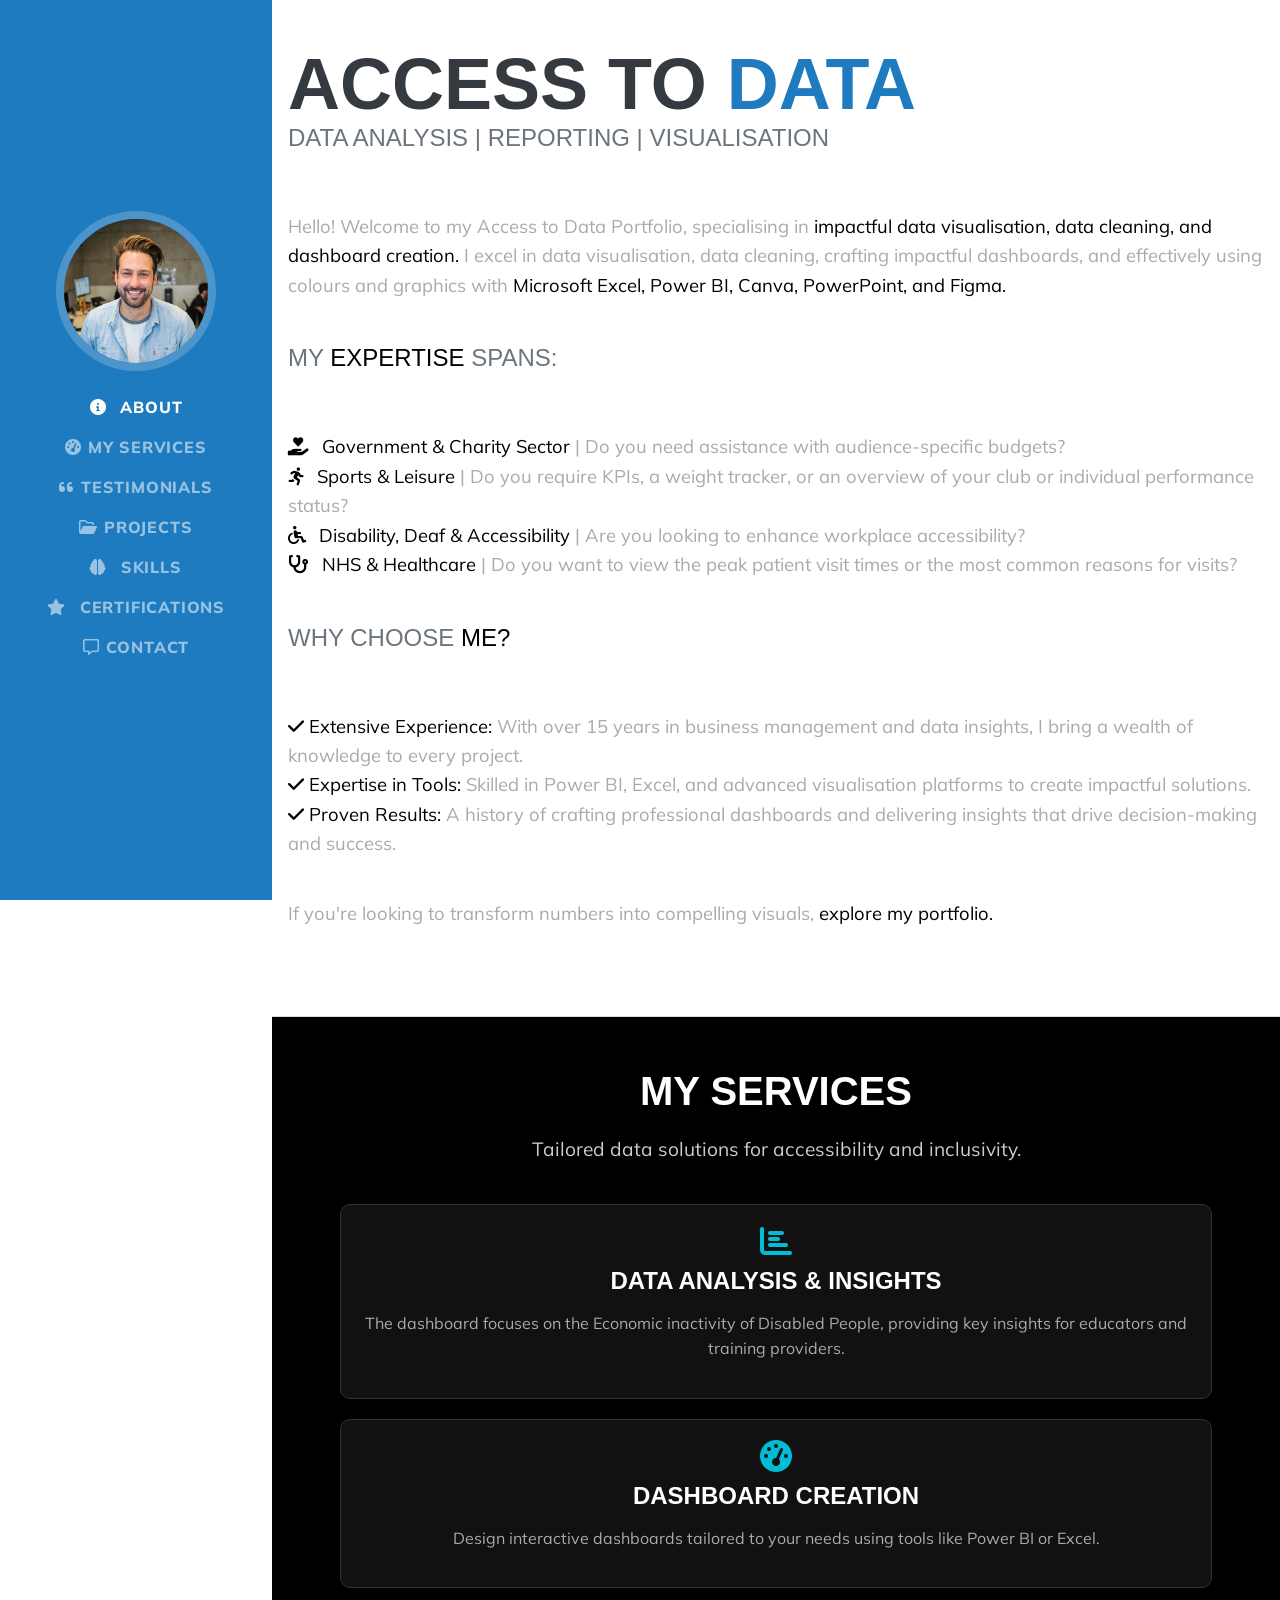
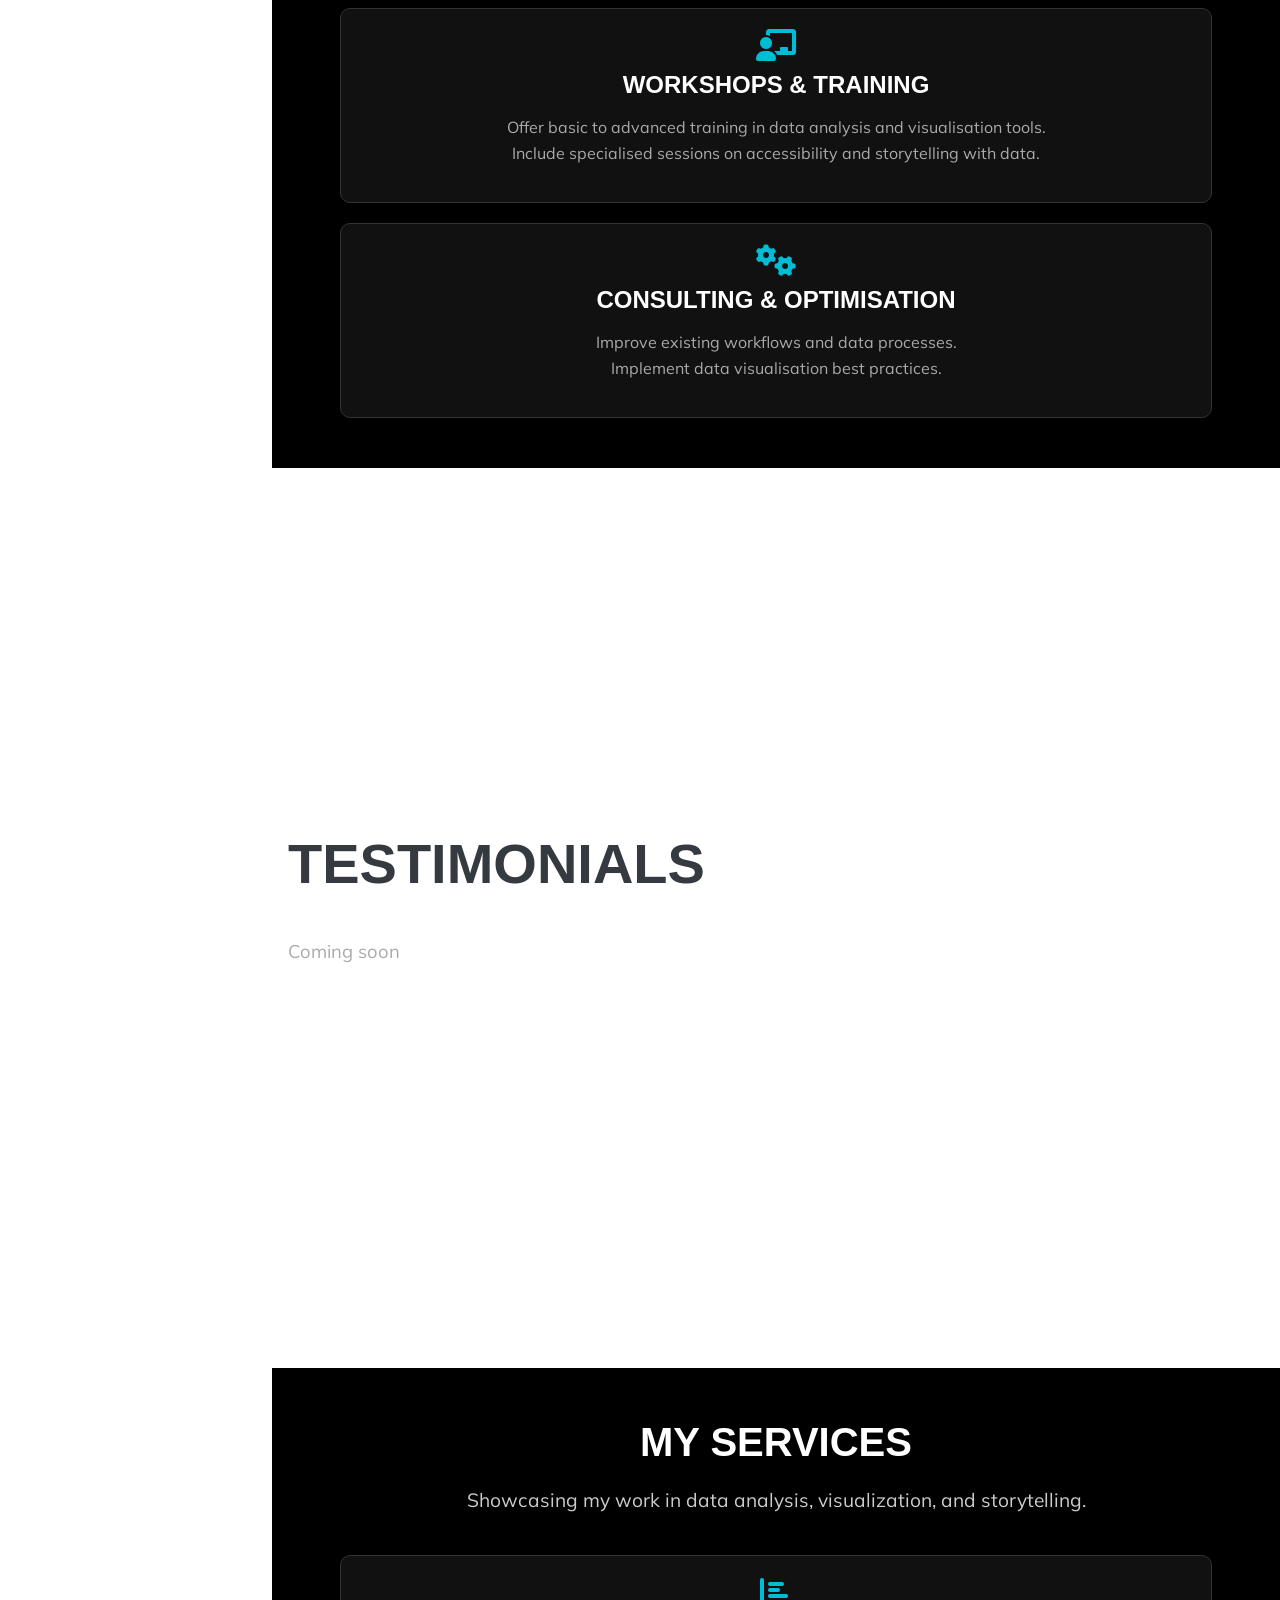
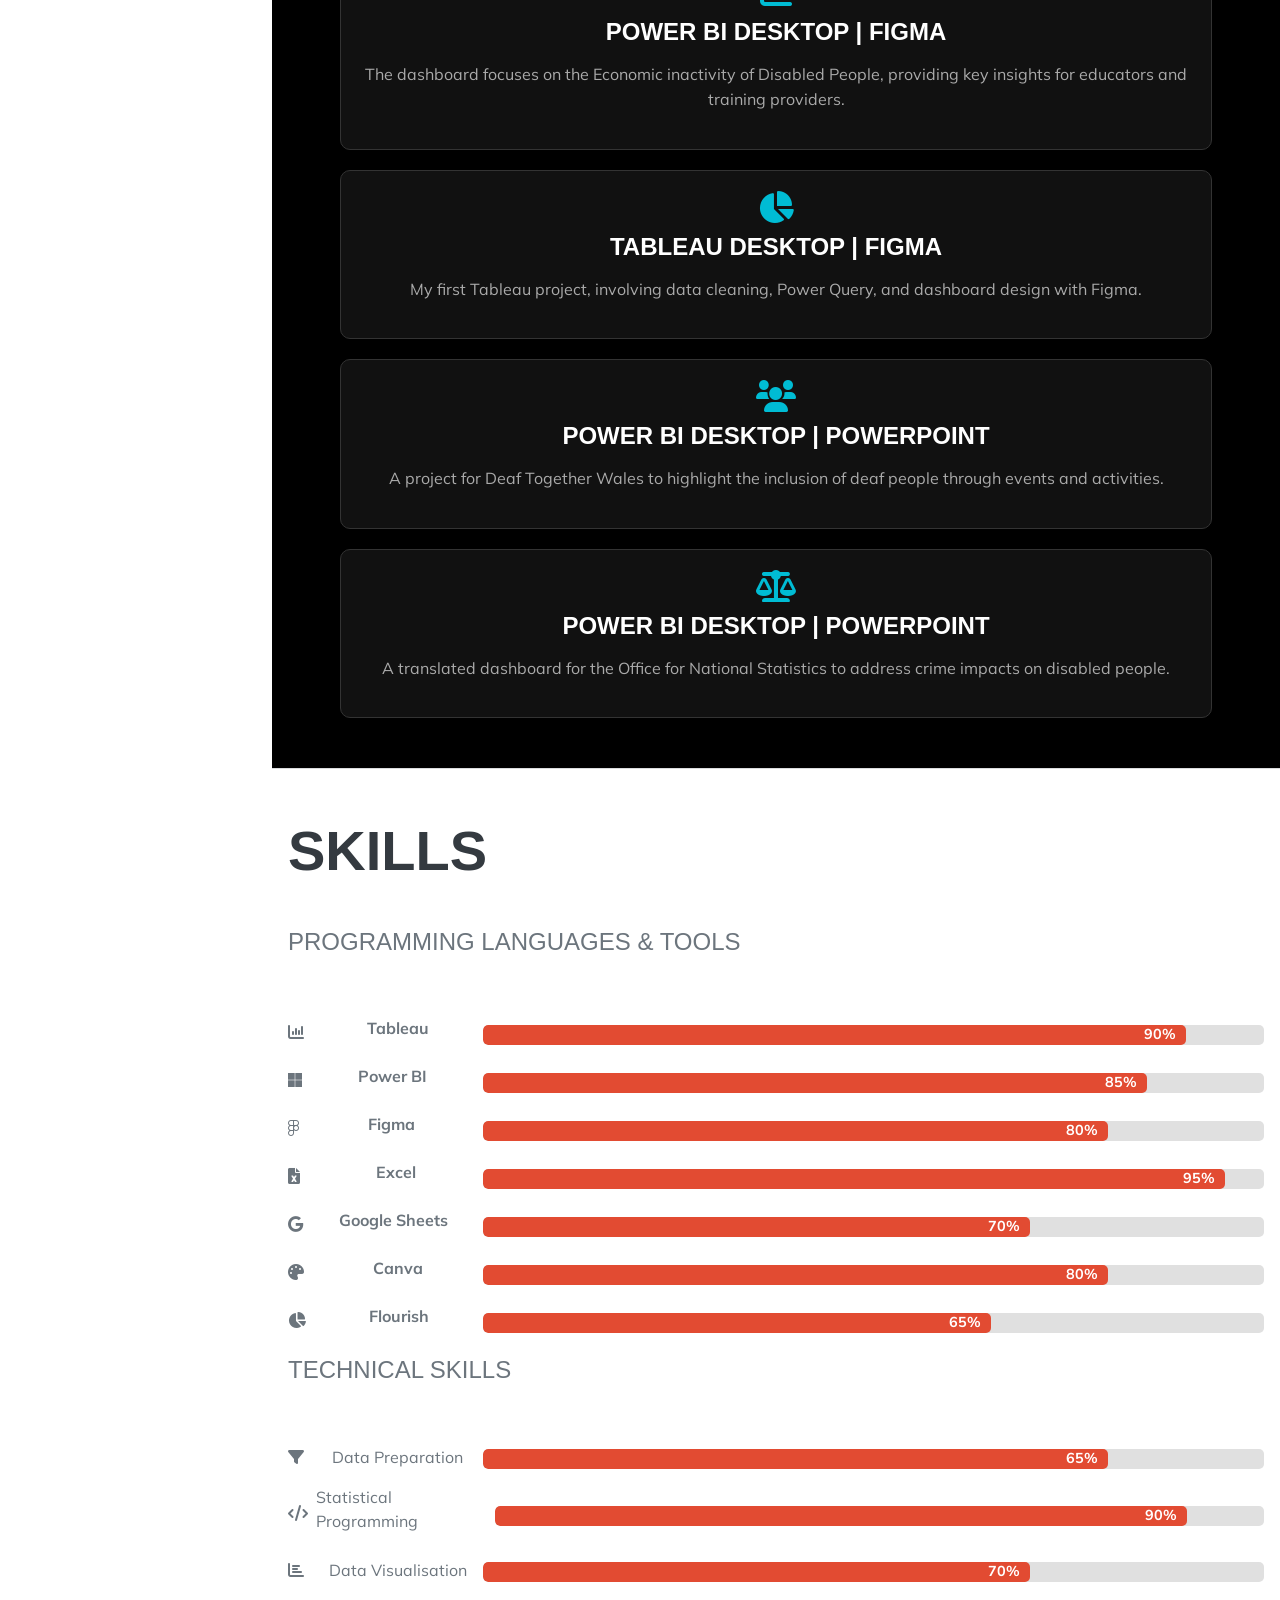
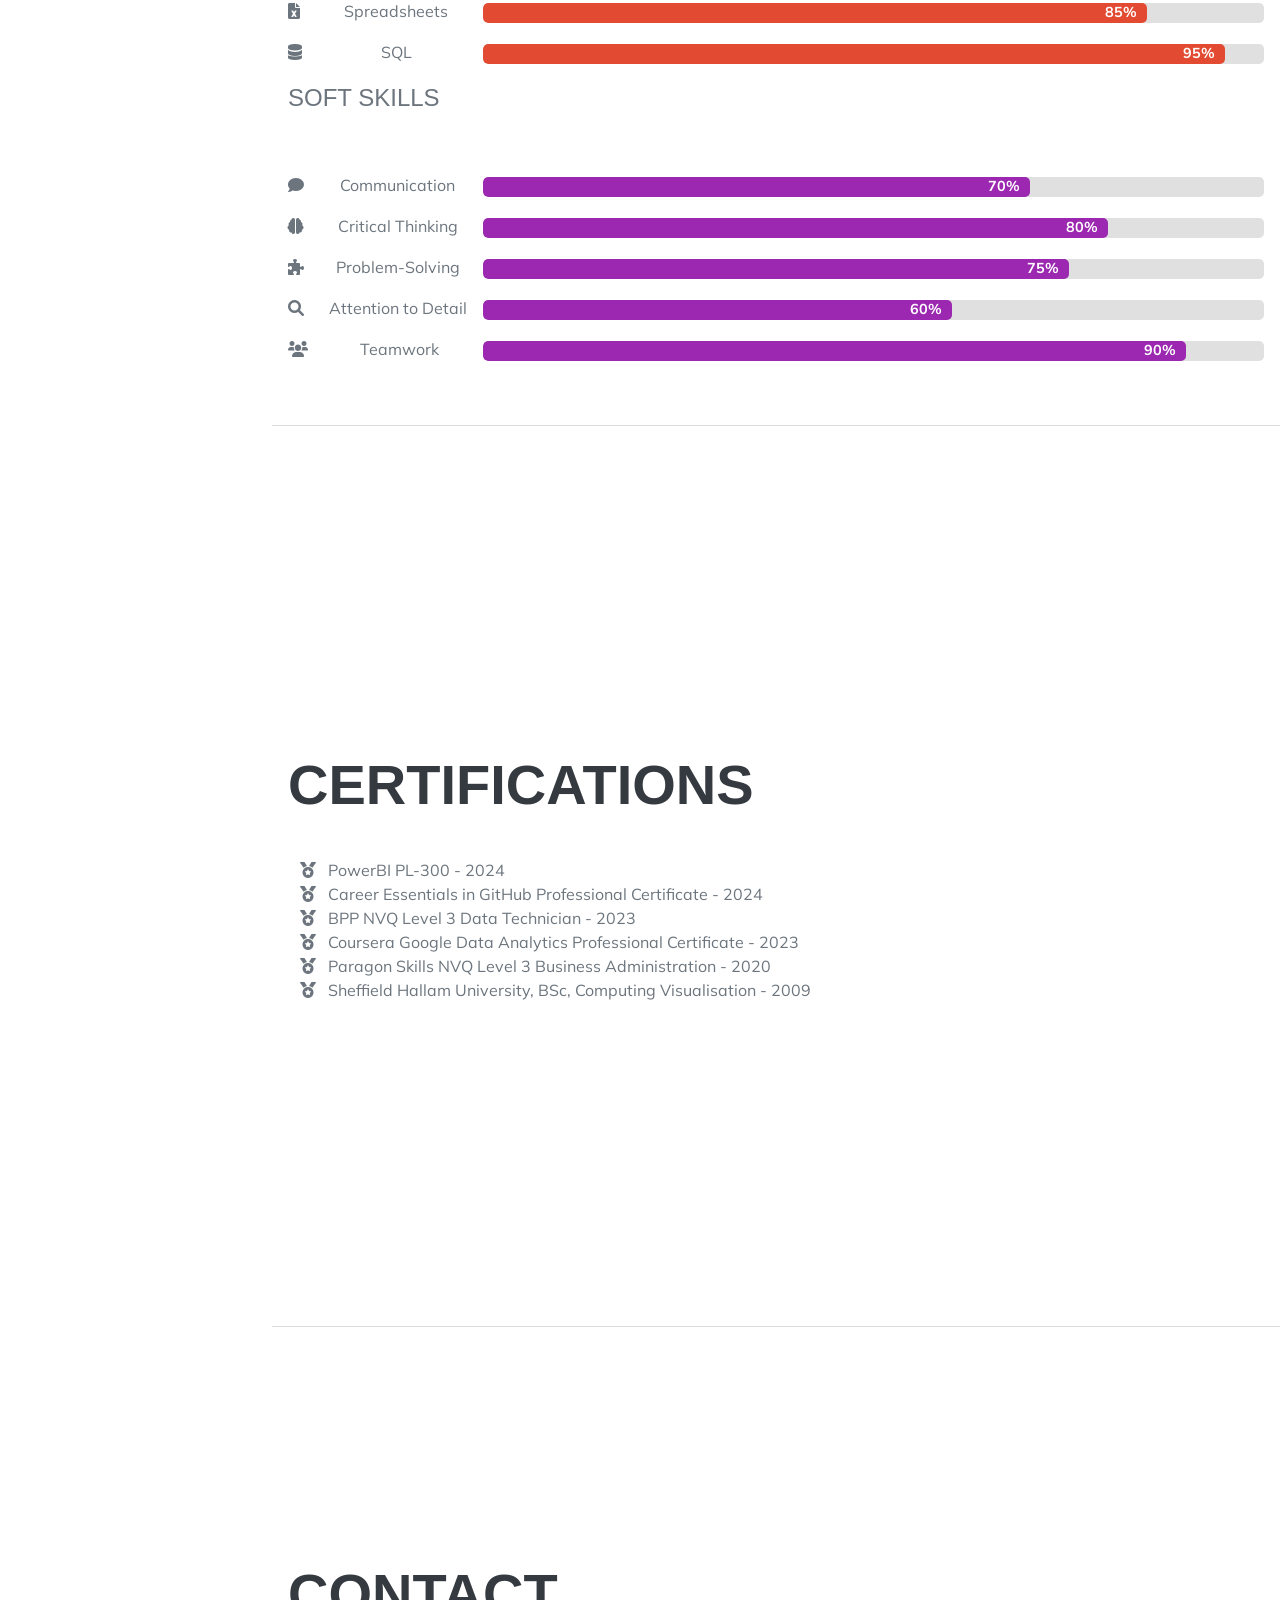
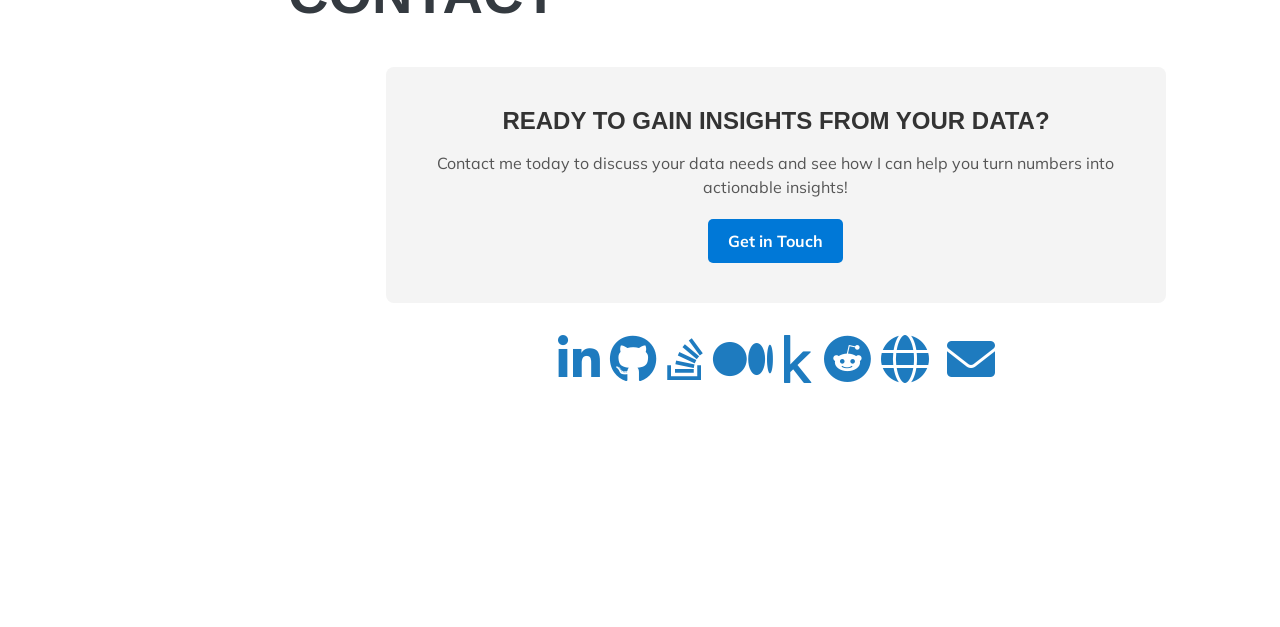
==== commit 65d83960: "Update index.html" ====
--- a/index.html
+++ b/index.html
@@ -119,7 +119,7 @@
             <!-- Service Box 4 -->
             <div class="service-box" style="width: 90%; background: #111; border: 1px solid #333; border-radius: 10px; padding: 20px; box-shadow: 0 5px 15px rgba(0, 0, 0, 0.5); text-align: center;">
                 <i class="fas fa-cogs" style="font-size: 2em; color: #00bcd4; margin-bottom: 10px;"></i>
-                <h3 style="font-size: 1.5em; font-weight: bold; color: #fff; margin-bottom: 15px;">Consulting and Optimisation</h3>
+                <h3 style="font-size: 1.5em; font-weight: bold; color: #fff; margin-bottom: 15px;">Consulting & Optimisation</h3>
                 <p style="color: #aaa; font-size: 1em; line-height: 1.6;">
                     Improve existing workflows and data processes.<br>
                     Implement data visualisation best practices.
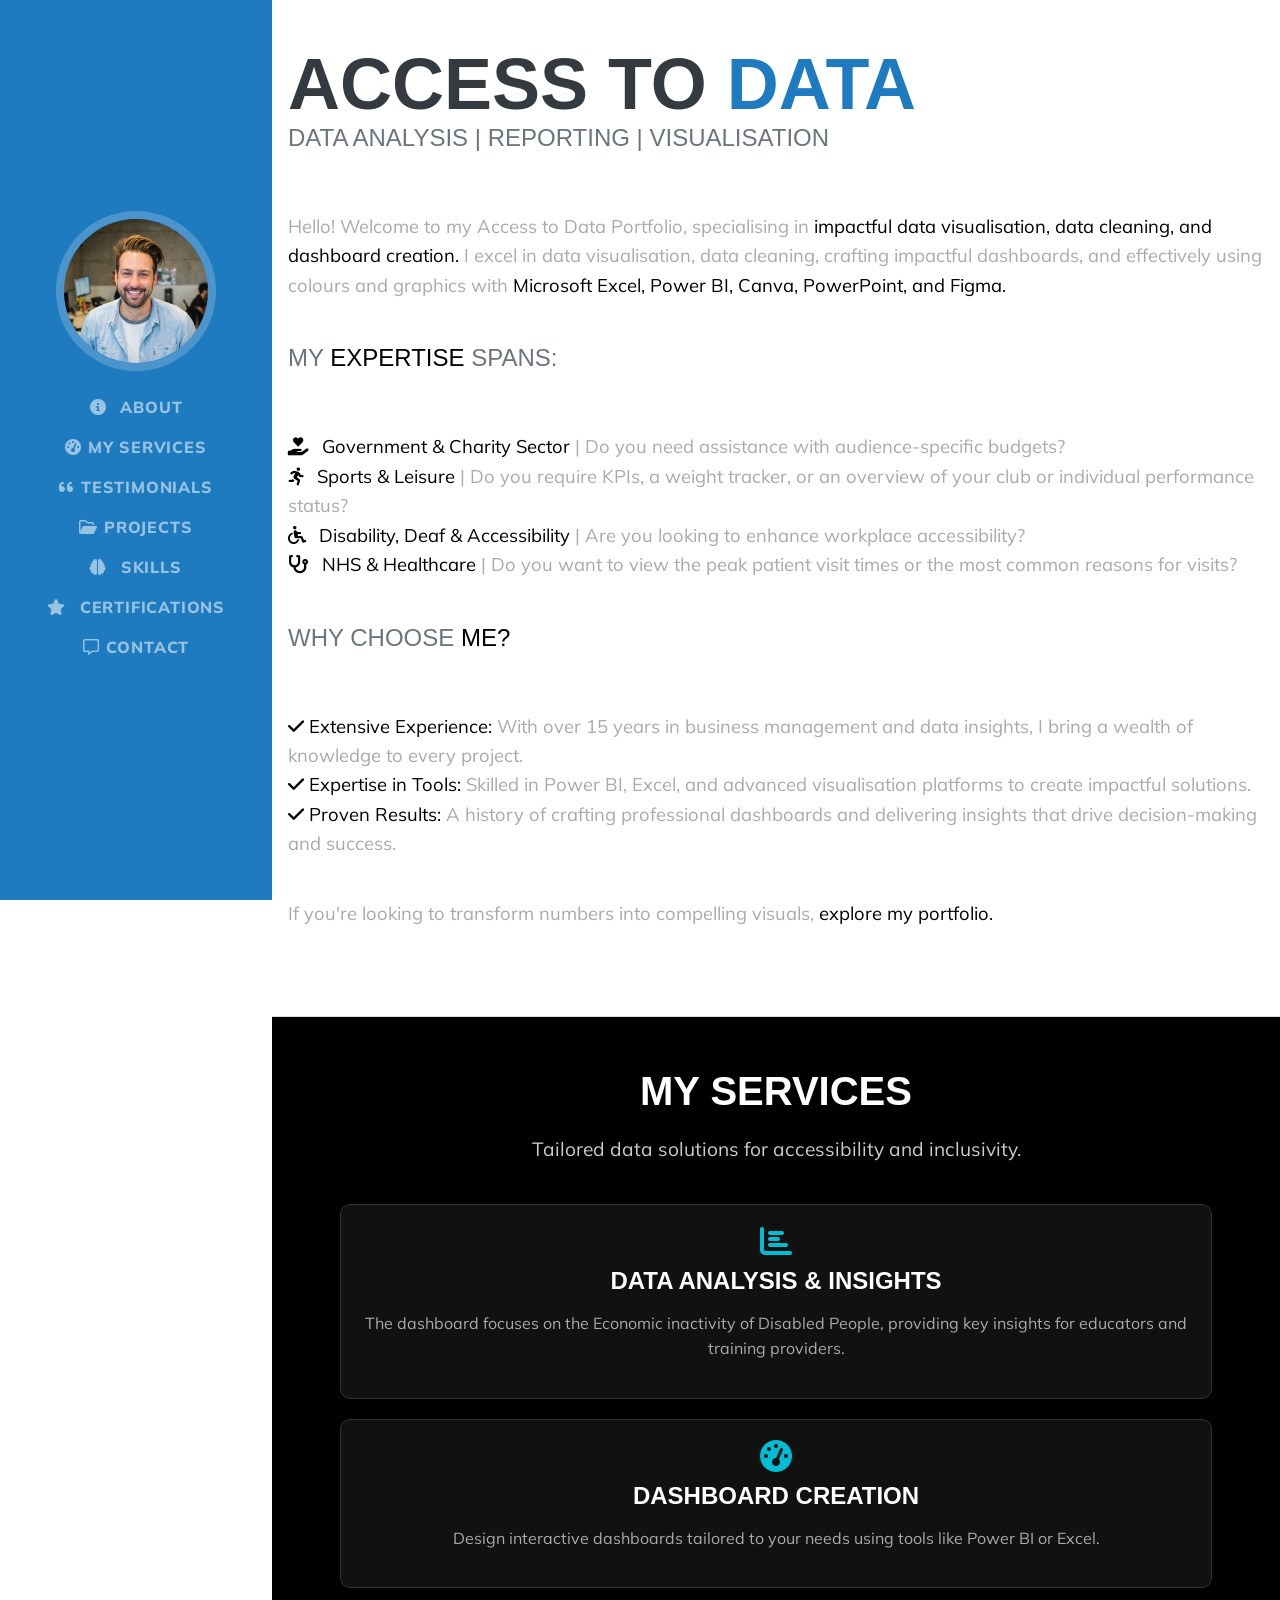
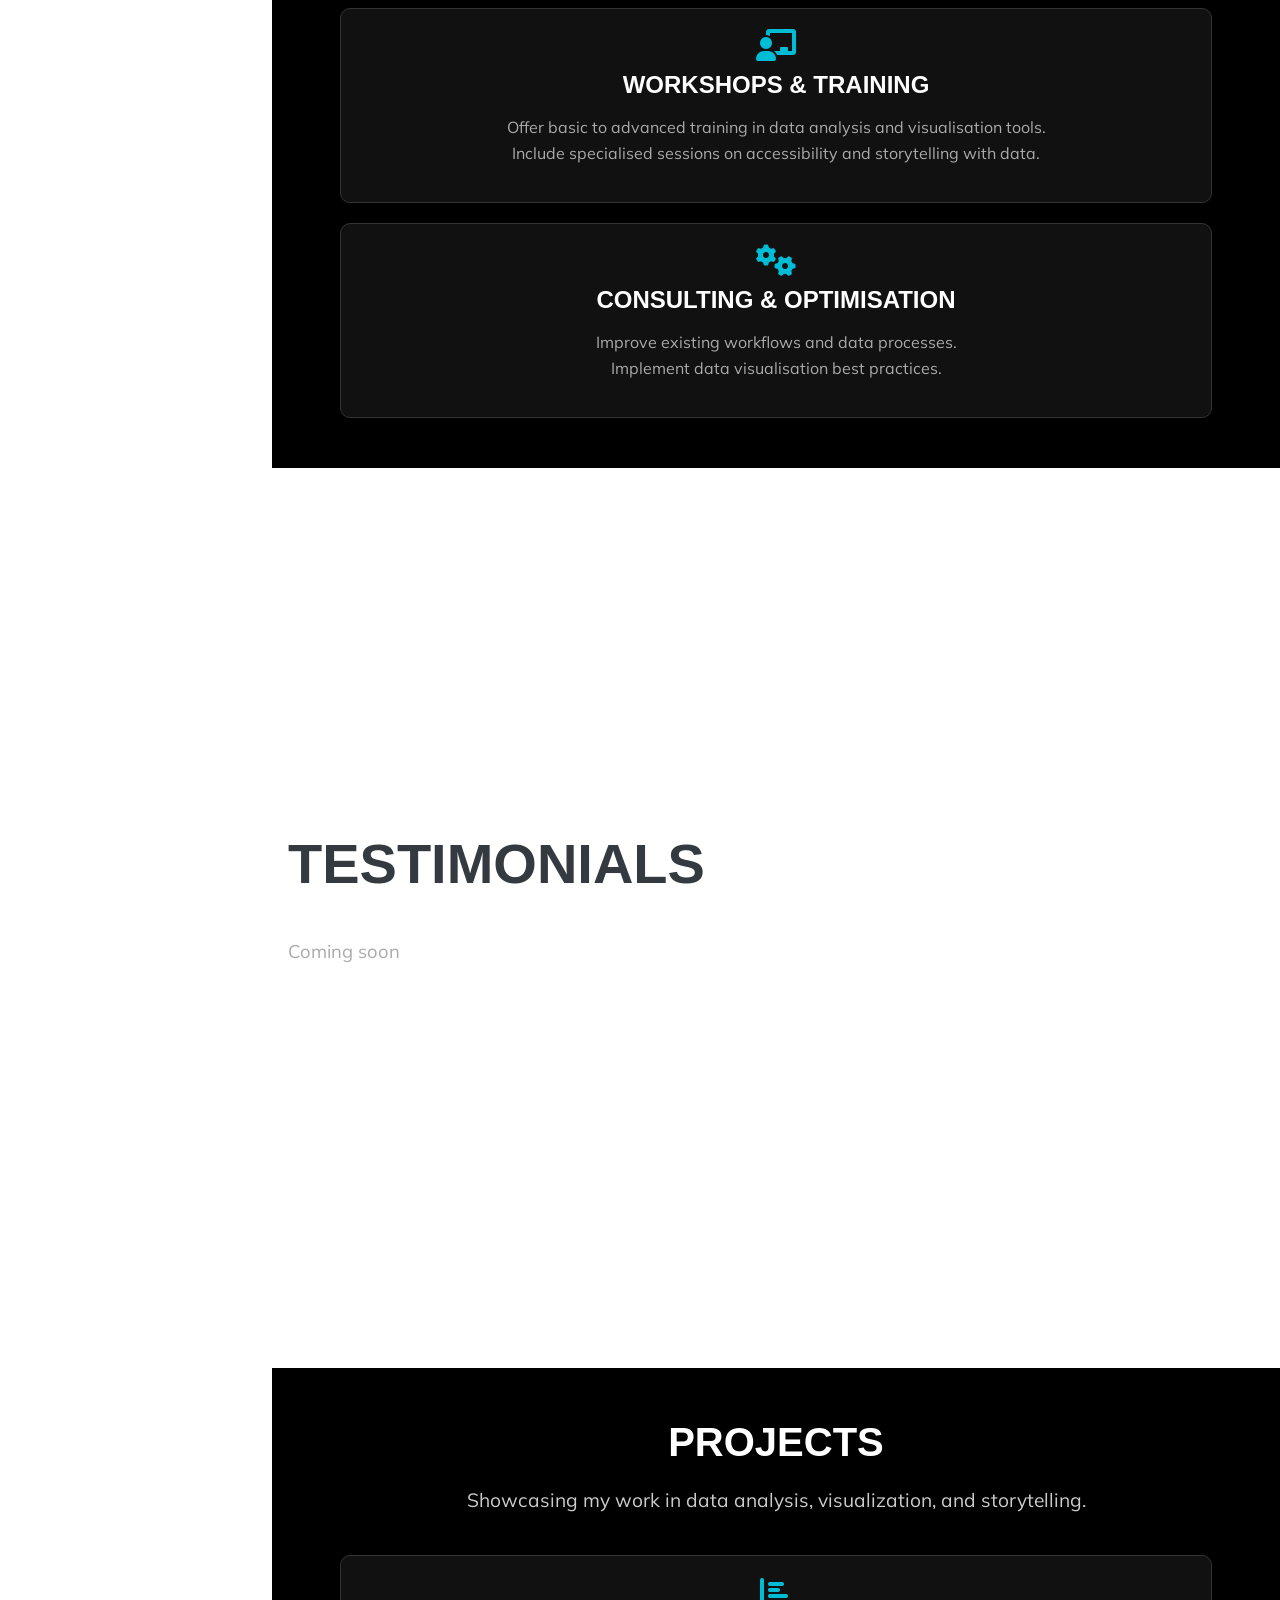
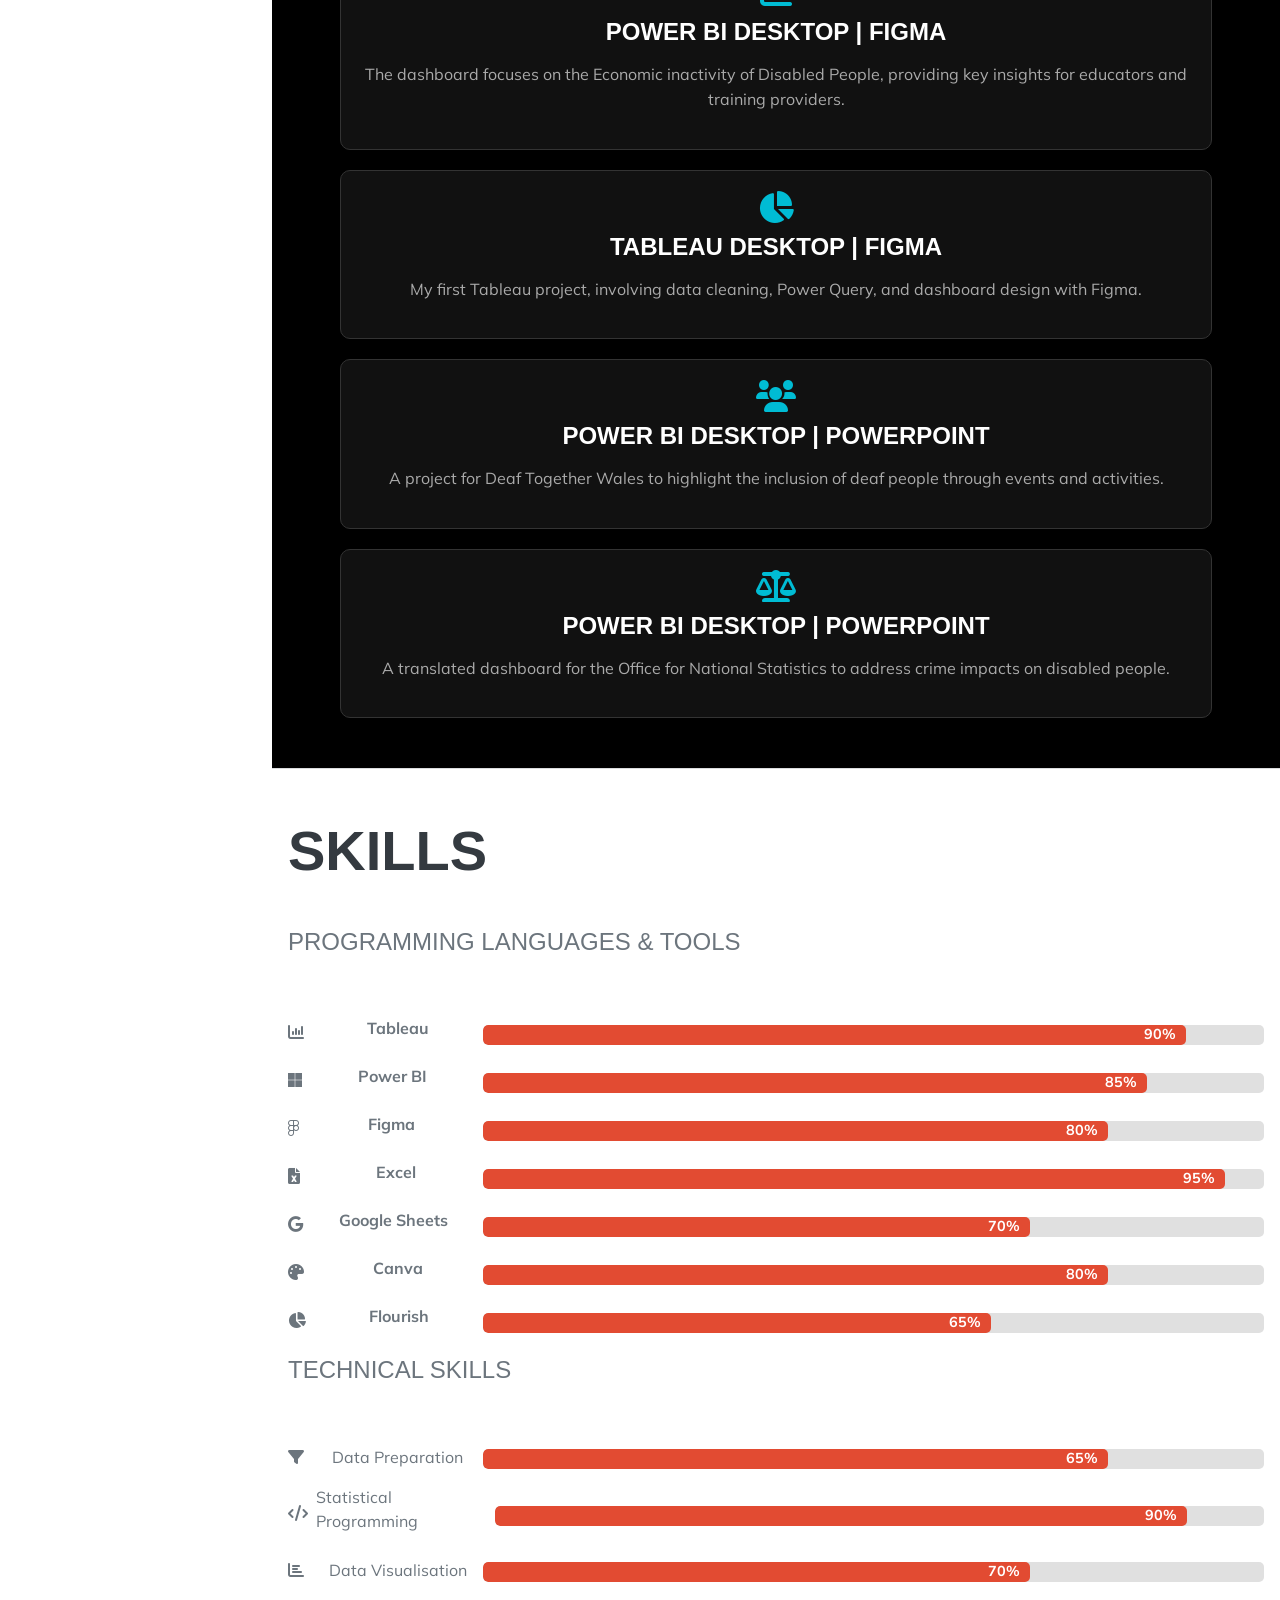
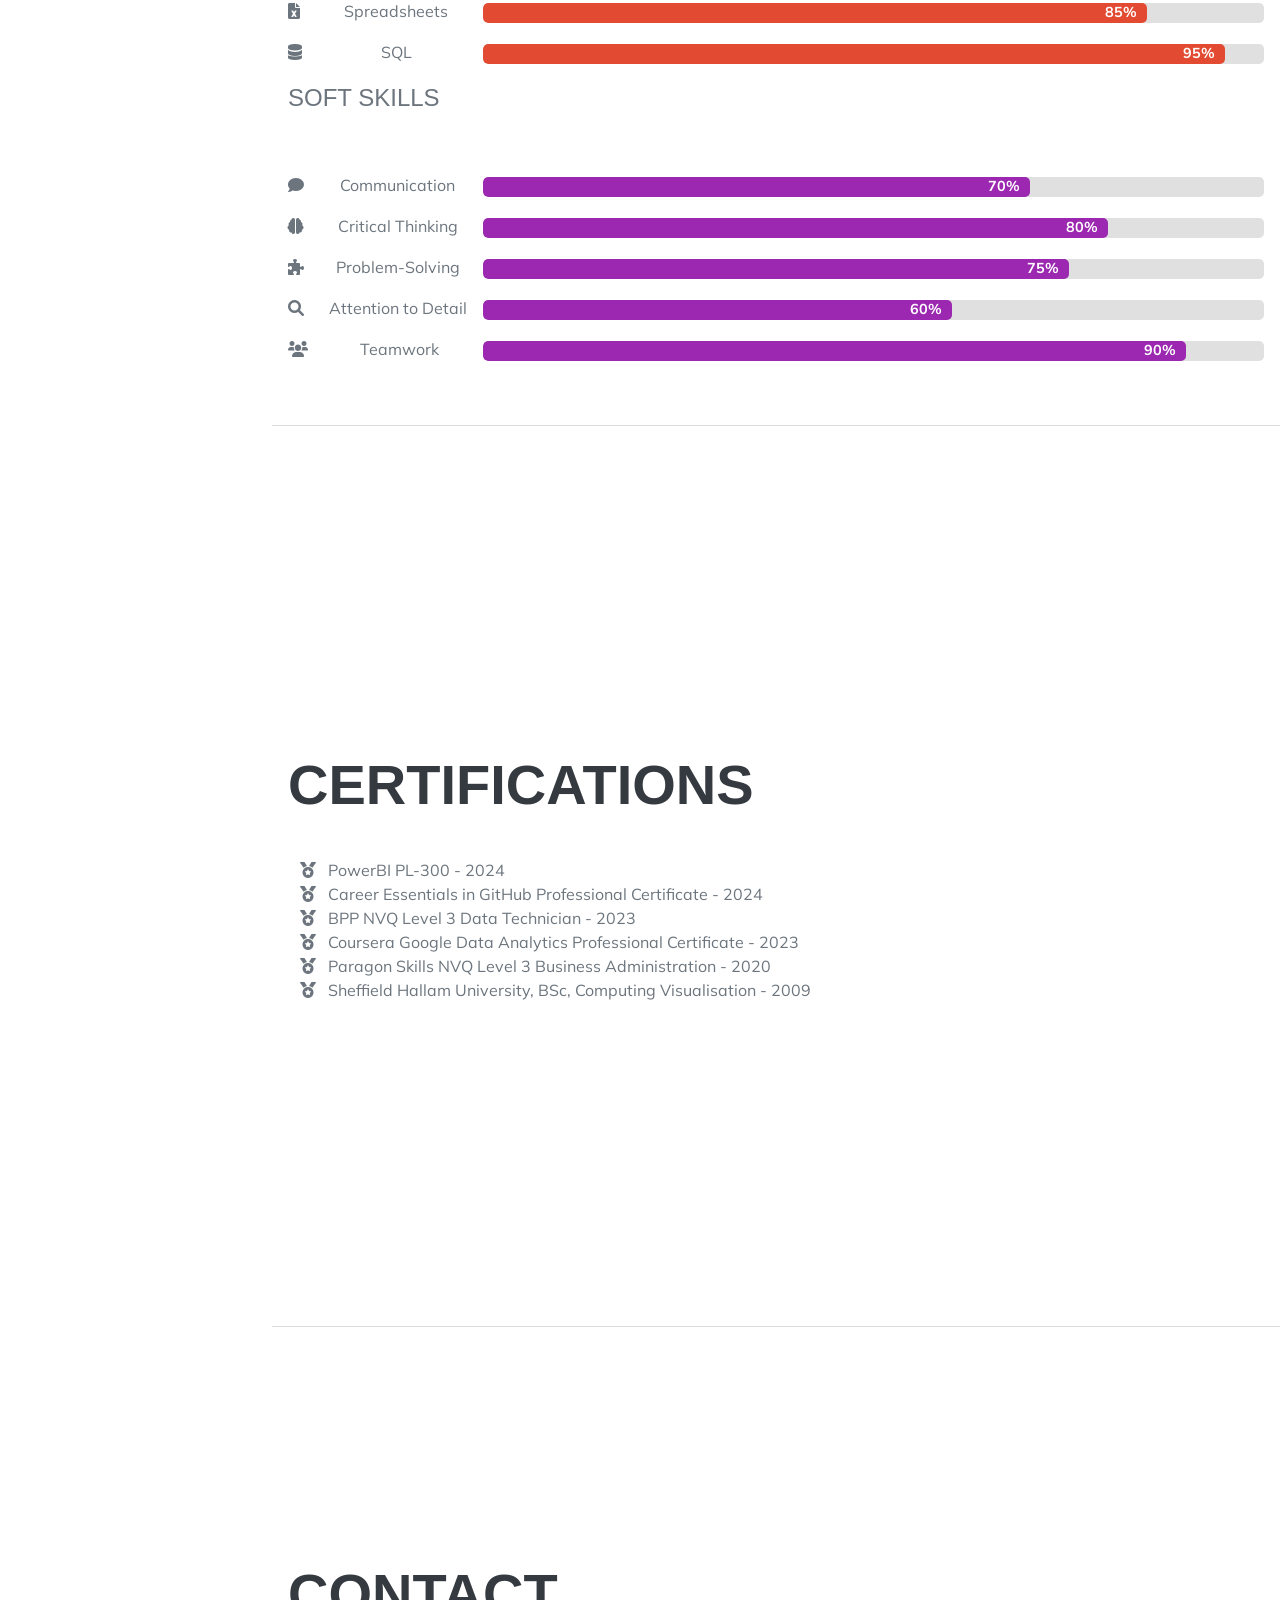
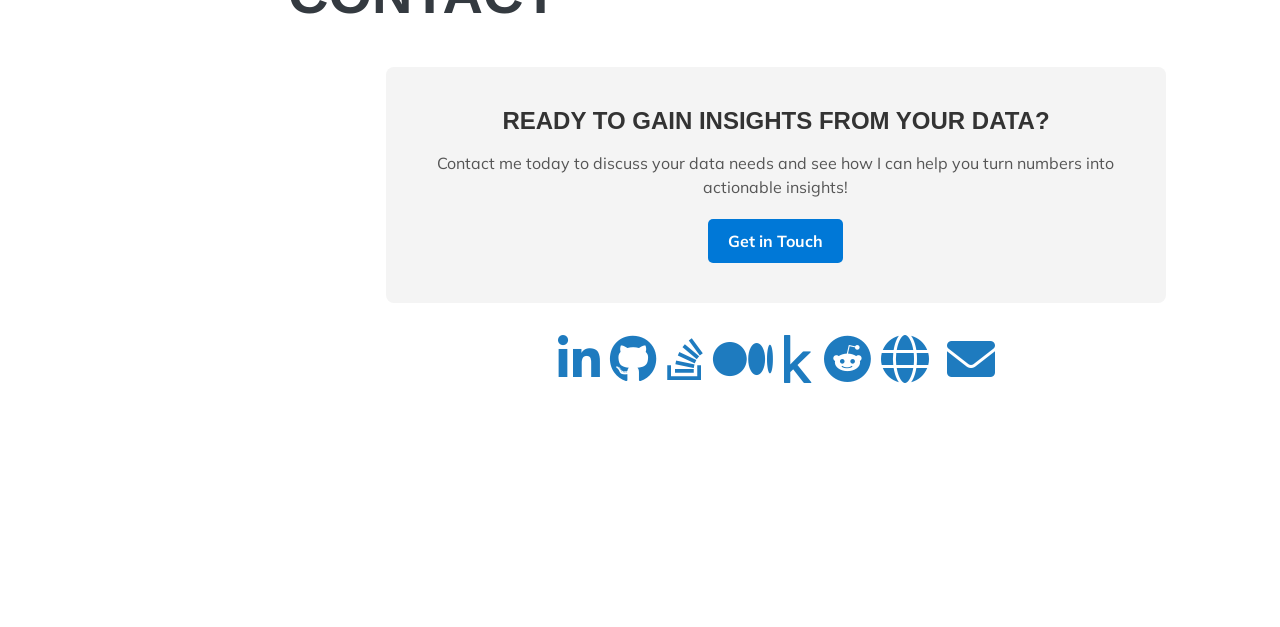
==== commit 354f1895: "Update index.html" ====
--- a/index.html
+++ b/index.html
@@ -140,7 +140,7 @@
 
 <section id="projects" style="background-color: #000; color: #fff; padding: 50px 20px;">
     <div style="max-width: 1200px; margin: 0 auto; text-align: center;">
-        <h2 style="font-size: 2.5em; font-weight: bold; margin-bottom: 20px; color: #fff;" class="service-title">My Services</h2>
+        <h2 style="font-size: 2.5em; font-weight: bold; margin-bottom: 20px; color: #fff;" class="service-title">Projects</h2>
         <p style="font-size: 1.2em; color: #ccc; margin-bottom: 40px;">
             Showcasing my work in data analysis, visualization, and storytelling.
         </p>
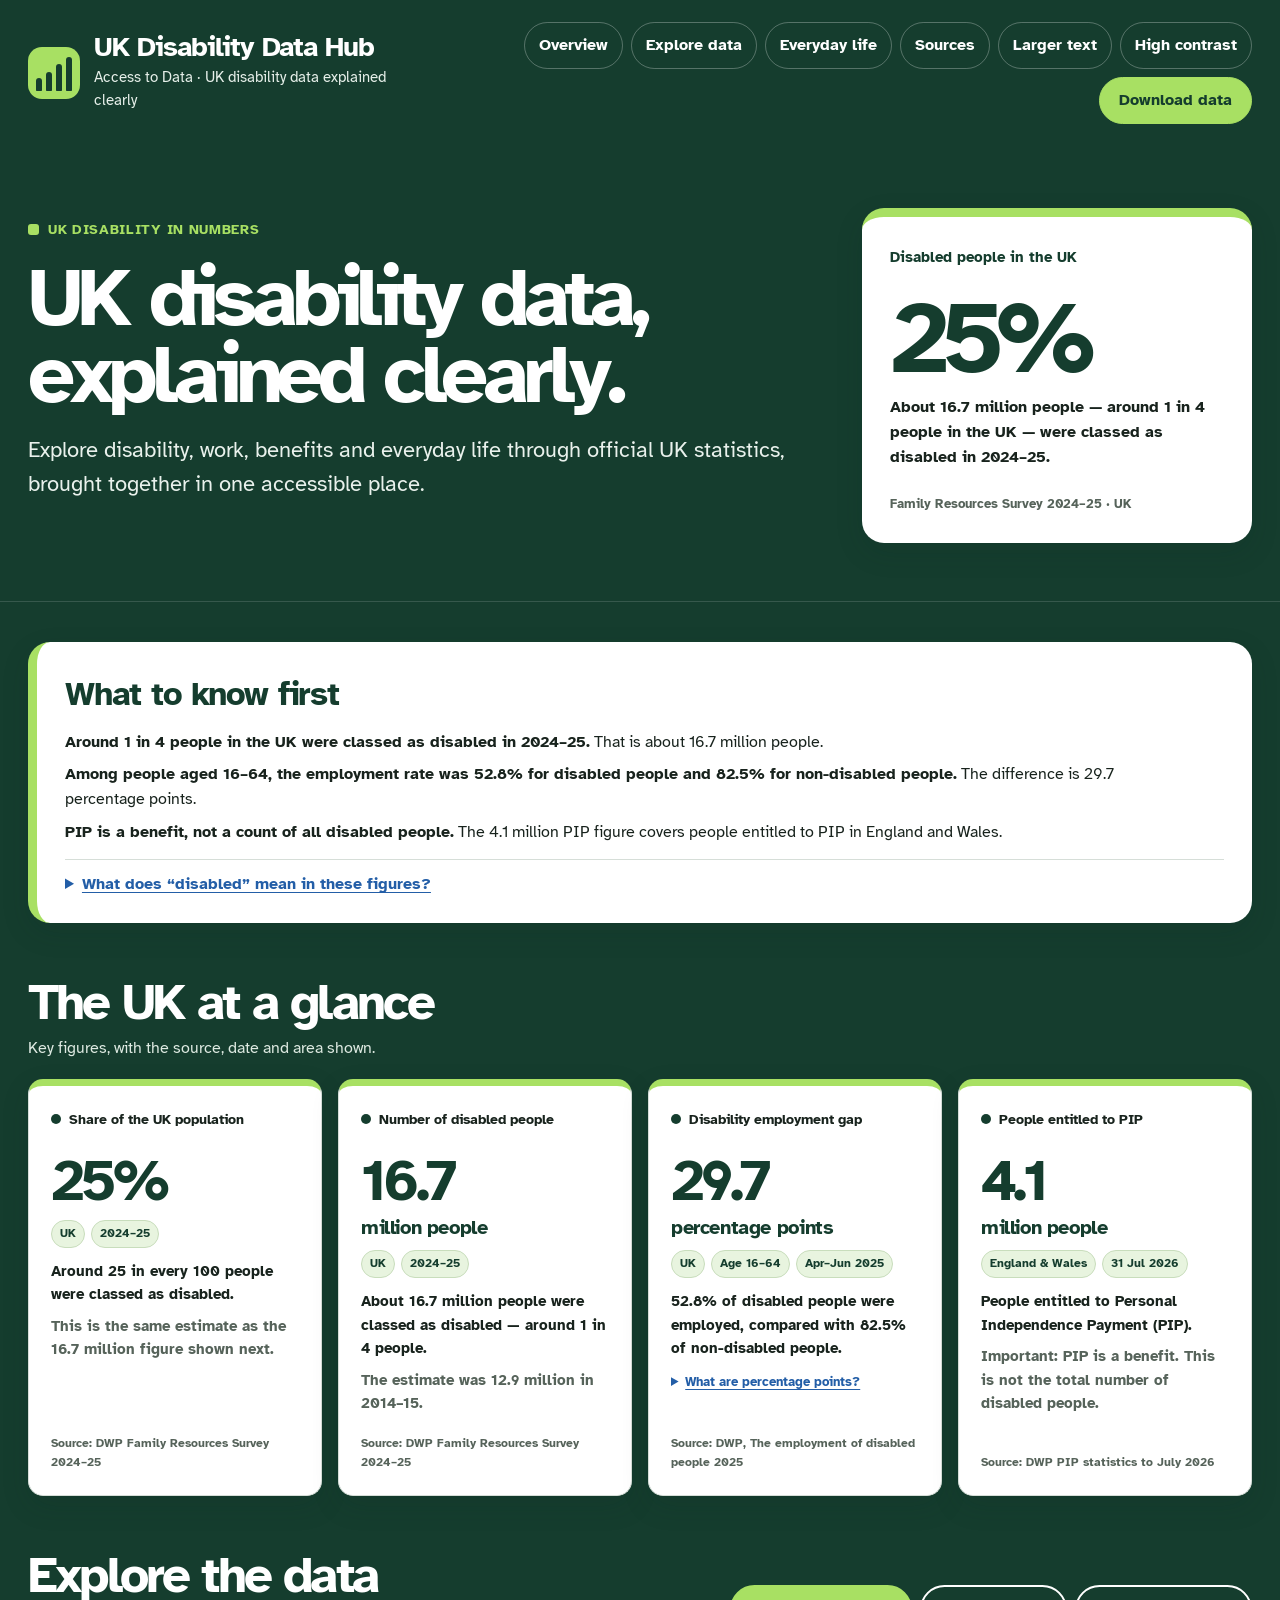
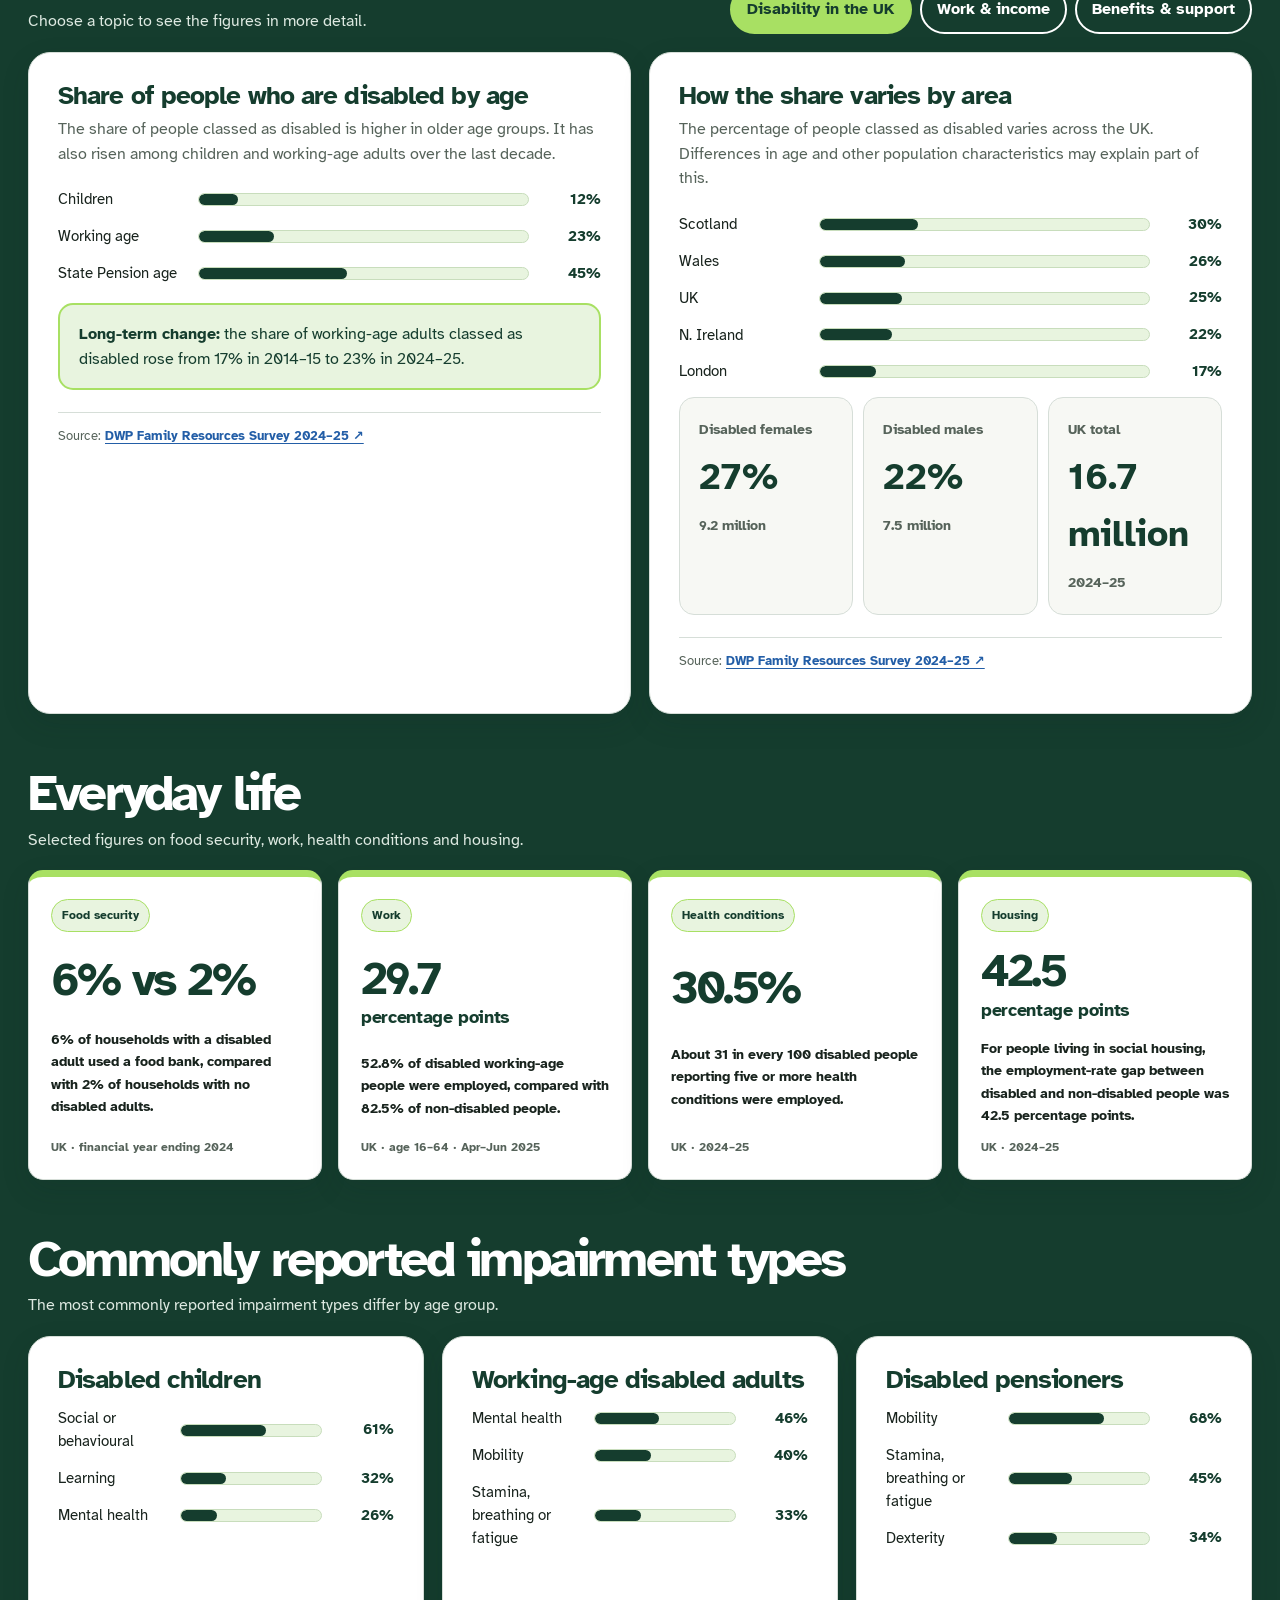
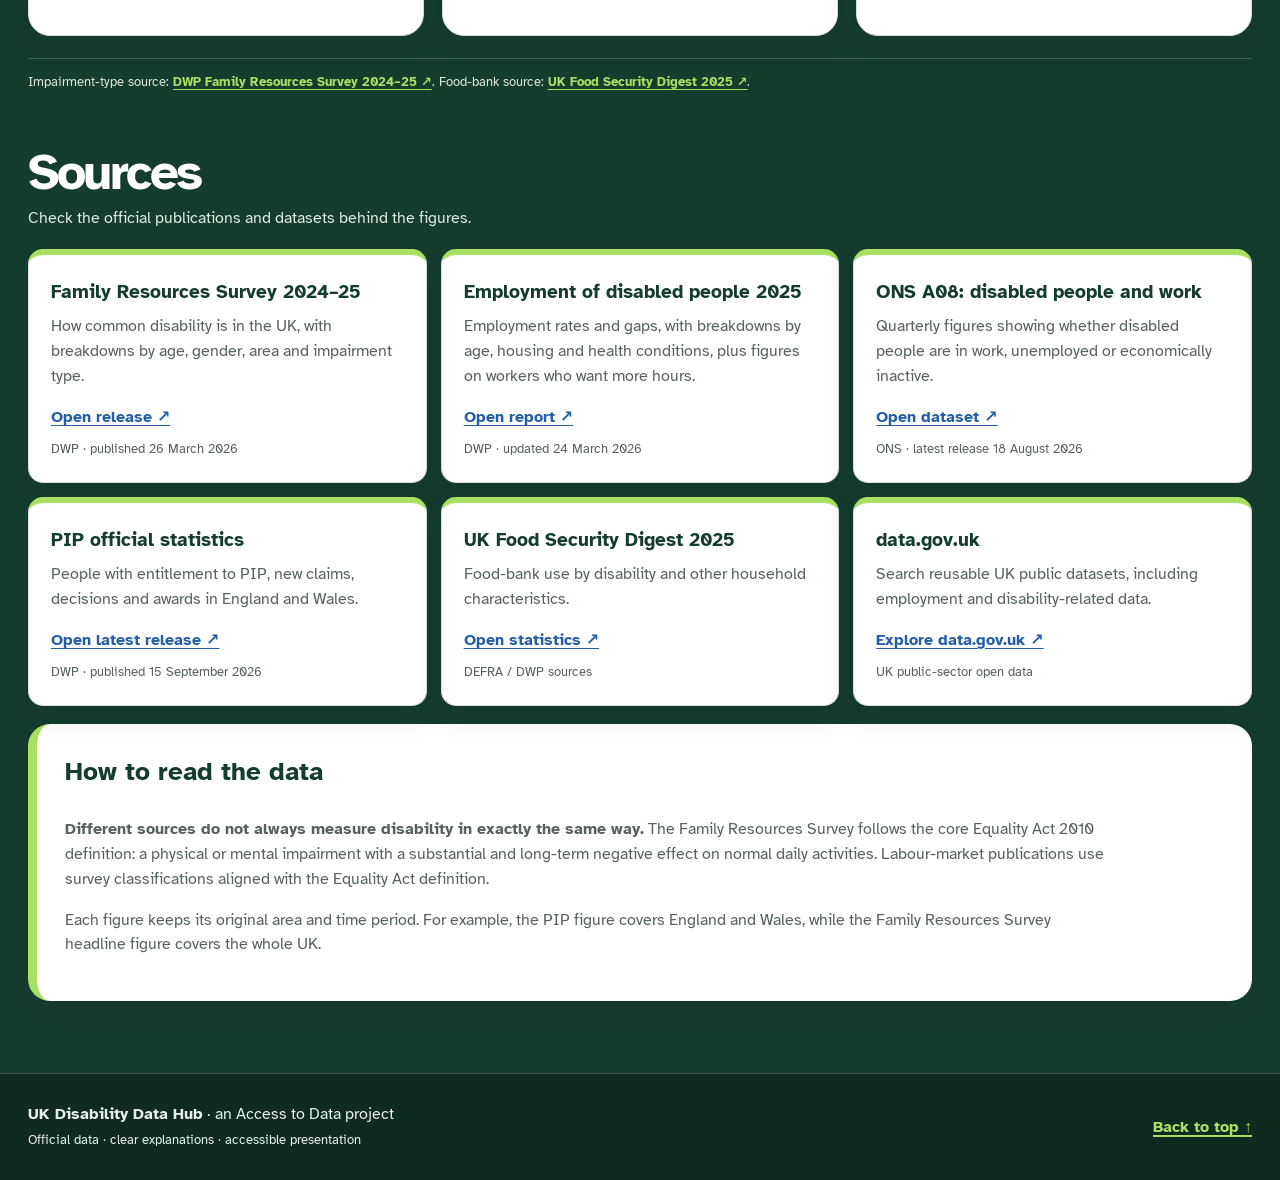
==== commit 21113185: "Make AccessToData the repository homepage" ====
--- a/index.html
+++ b/index.html
@@ -1,417 +1,15 @@
-<!DOCTYPE html>
-<html lang="en">
-    <head>
-        <meta charset="utf-8" />
-        <meta name="viewport" content="width=device-width, initial-scale=1, shrink-to-fit=no" />
-        <meta name="description" content="Discover impactful data analytics and visualisation services by Guy Orlov, specializing in accessibility and insights."/>
-        <meta name="author" content="Guy Orlov" />
-        <title>Guy Orlov | Data Analyst | Accessibility & Dashboards Expert | West Midlands</title>
-        <link rel="icon" type="image/x-icon" href="assets/img/favicon.ico" />
-        <!-- Font Awesome icons (free version)-->
-       <!-- <script src="https://use.fontawesome.com/releases/v6.3.0/js/all.js" crossorigin="anonymous"></script> -->
-        <link href="https://cdnjs.cloudflare.com/ajax/libs/font-awesome/6.0.0-beta3/css/all.min.css" rel="stylesheet">
-        <!-- Google fonts-->
-       <link href="https://fonts.googleapis.com/css2?family=Host+Grotesk:500,700" rel="stylesheet">
-        <link href="https://fonts.googleapis.com/css?family=Muli:400,400i,800,800i" rel="stylesheet" type="text/css" /> 
-              
-        <!-- Core theme CSS (includes Bootstrap)-->
-        <link href="css/styles.css" rel="stylesheet" />
-    </head>
-    <body id="page-top">
-        <!-- Navigation-->
-        <nav class="navbar navbar-expand-lg navbar-dark bg-primary fixed-top" id="sideNav">
-            <a class="navbar-brand js-scroll-trigger" href="#page-top">
-                <span class="d-block d-lg-none">Guy Orlov | Portfolio</span>
-                <span class="d-none d-lg-block"><img class="img-fluid img-profile rounded-circle mx-auto mb-2" src="assets/img/profile.jpg" alt="Guy Orlov Photo" /></span>
-            </a>
-            <button class="navbar-toggler" type="button" data-bs-toggle="collapse" data-bs-target="#navbarResponsive" aria-controls="navbarResponsive" aria-expanded="false" aria-label="Toggle navigation"><span class="navbar-toggler-icon"></span></button>
-            <div class="collapse navbar-collapse" id="navbarResponsive">
-                <ul class="navbar-nav">
-                    <li class="nav-item"><a class="nav-link js-scroll-trigger" href="#about" ><i class="fa-solid fa-circle-info"></i>  About</a></li>
-                    <li class="nav-item"><a class="nav-link js-scroll-trigger" href="#services"><i class="fas fa-tachometer-alt"></i>  My Services</a></li>
-                    <li class="nav-item"><a class="nav-link js-scroll-trigger" href="#testimonials"><i class="fas fa-quote-left"></i>  Testimonials</a></li>
-                    <li class="nav-item"><a class="nav-link js-scroll-trigger" href="#projects"><i class="fa-regular fa-folder-open"></i>  Projects</a></li>
-                    <li class="nav-item"><a class="nav-link js-scroll-trigger" href="#skills"><i class="fa-solid fa-brain"></i>  Skills</a></li>
-                    <li class="nav-item"><a class="nav-link js-scroll-trigger" href="#certifications"><i class="fa-solid fa-star"></i>  Certifications</a></li>
-                    <li class="nav-item"><a class="nav-link js-scroll-trigger" href="#contact"><i class="fa-regular fa-message"></i>  Contact</a></li>
-                </ul>
-            </div>
-        </nav>
-        <!-- Page Content-->
-        <div class="container-fluid p-0">
-            <!-- About-->
-            <section class="resume-section" id="about">
-                <div class="resume-section-content">
-                    <h1 class="mb-0">
-                        Access To
-                        <span class="text-primary">Data</span>
-                    </h1>
-                    <div class="subheading mb-3">
-                        DATA ANALYSIS | REPORTING | VISUALISATION
-                    </div>
-                        <p class="lead mb-5">Hello! Welcome to my Access to Data Portfolio, specialising in  <span class="text-black">impactful data visualisation, data cleaning, and dashboard creation.</span>
-                        I excel in data visualisation, data cleaning, crafting impactful dashboards, and effectively using colours and graphics with  <span class="text-black">Microsoft Excel, Power BI, Canva, PowerPoint, and Figma. </span></br>
-                   
-                        <div class="subheading mb-3">My <span class="text-black">expertise</span> spans:</div>
-                     <p class="lead mb-5">
-                         
-                        <i class="fa-solid fa-hand-holding-heart" style="color: black;"></i> 
-                        <span class="text-black">Government & Charity Sector</span> | Do you need assistance with audience-specific budgets?</br>
-                        
-                        <i class="fa-solid fa-person-running" style="color: black;"></i> 
-                        <span class="text-black">Sports & Leisure</span> | Do you require KPIs, a weight tracker, or an overview of your club or individual performance status?</br>
-                        
-                        <i class="fa-solid fa-wheelchair" style="color: black;"></i> 
-                        <span class="text-black">Disability, Deaf & Accessibility</span> | Are you looking to enhance workplace accessibility?</br>
-                        
-                        <i class="fa-solid fa-stethoscope" style="color: black;"></i> 
-                        <span class="text-black">NHS & Healthcare</span> | Do you want to view the peak patient visit times or the most common reasons for visits?</br>
-               
-                        <div class="subheading mb-3">Why Choose <span class="text-black">Me?</span></div>
-                        <p class="lead mb-5">
-                           <i class="fas fa-check" style="color: black;"></i>    <span class="text-black"> Extensive Experience:</span> With over 15 years in business management and data insights, I bring a wealth of knowledge to every project.<br>
-                           <i class="fas fa-check" style="color: black;"></i>   <span class="text-black"> Expertise in Tools:</span> Skilled in Power BI, Excel, and advanced visualisation platforms to create impactful solutions.<br>
-                           <i class="fas fa-check" style="color: black;"></i>      <span class="text-black">Proven Results:</span> A history of crafting professional dashboards and delivering insights that drive decision-making and success.<br>
-                        </p>                  
-                     <p class="lead mb-5">  If you're looking to transform numbers into compelling visuals, <span class="text-black">explore my portfolio.</span></p>
-                </div>
-            </section>
-            
-<hr class="m-0" />
-<!-- Services Section -->
-<section id="services" style="background-color: #000; color: #fff; padding: 50px 20px;">
-    <div style="max-width: 1200px; margin: 0 auto; text-align: center;">
-        <h2 style="font-size: 2.5em; font-weight: bold; margin-bottom: 20px; color: #fff;" class="service-title">My Services</h2>
-        <p style="font-size: 1.2em; color: #ccc; margin-bottom: 40px;">
-            Tailored data solutions for accessibility and inclusivity.
-        </p>
-
-        <!-- Flex Container for Service Boxes -->
-        <div id="service-boxes" style="display: flex; flex-direction: column; align-items: center; gap: 20px;">
-            <!-- Service Box 1 -->
-            <div class="service-box" style="width: 90%; background: #111; border: 1px solid #333; border-radius: 10px; padding: 20px; box-shadow: 0 5px 15px rgba(0, 0, 0, 0.5); text-align: center;">
-                <i class="fas fa-chart-bar" style="font-size: 2em; color: #00bcd4; margin-bottom: 10px;"></i>
-                <h3 style="font-size: 1.5em; font-weight: bold; color: #fff; margin-bottom: 15px;">Data Analysis & Insights</h3>
-                <p style="color: #aaa; font-size: 1em; line-height: 1.6;">
-                   The dashboard focuses on the Economic inactivity of Disabled People, providing key insights for educators and training providers.
-                </p>
-            </div>
-
-            <!-- Service Box 2 -->
-            <div class="service-box" style="width: 90%; background: #111; border: 1px solid #333; border-radius: 10px; padding: 20px; box-shadow: 0 5px 15px rgba(0, 0, 0, 0.5); text-align: center;">
-                <i class="fas fa-tachometer-alt" style="font-size: 2em; color: #00bcd4; margin-bottom: 10px;"></i>
-                <h3 style="font-size: 1.5em; font-weight: bold; color: #fff; margin-bottom: 15px;">Dashboard Creation</h3>
-                <p style="color: #aaa; font-size: 1em; line-height: 1.6;">
-                    Design interactive dashboards tailored to your needs using tools like Power BI or Excel.
-                </p>
-            </div>
-
-            <!-- Service Box 3 -->
-            <div class="service-box" style="width: 90%; background: #111; border: 1px solid #333; border-radius: 10px; padding: 20px; box-shadow: 0 5px 15px rgba(0, 0, 0, 0.5); text-align: center;">
-                <i class="fas fa-chalkboard-teacher" style="font-size: 2em; color: #00bcd4; margin-bottom: 10px;"></i>
-                <h3 style="font-size: 1.5em; font-weight: bold; color: #fff; margin-bottom: 15px;">Workshops & Training</h3>
-                <p style="color: #aaa; font-size: 1em; line-height: 1.6;">
-                    Offer basic to advanced training in data analysis and visualisation tools.<br>
-                    Include specialised sessions on accessibility and storytelling with data.
-                </p>
-            </div>
-
-            <!-- Service Box 4 -->
-            <div class="service-box" style="width: 90%; background: #111; border: 1px solid #333; border-radius: 10px; padding: 20px; box-shadow: 0 5px 15px rgba(0, 0, 0, 0.5); text-align: center;">
-                <i class="fas fa-cogs" style="font-size: 2em; color: #00bcd4; margin-bottom: 10px;"></i>
-                <h3 style="font-size: 1.5em; font-weight: bold; color: #fff; margin-bottom: 15px;">Consulting & Optimisation</h3>
-                <p style="color: #aaa; font-size: 1em; line-height: 1.6;">
-                    Improve existing workflows and data processes.<br>
-                    Implement data visualisation best practices.
-                </p>
-            </div>
-        </div>
-    </div>
-</section>
-
-<!-- Testimonials Section -->
-<section class="resume-section" id="testimonials">
-    <div class="resume-section-content">
-        <h2 class="mb-5">Testimonials</h2>
- 
-           <p class="lead mb-5">Coming soon</p>
-    </div>
-</section>
-
-<section id="projects" style="background-color: #000; color: #fff; padding: 50px 20px;">
-    <div style="max-width: 1200px; margin: 0 auto; text-align: center;">
-        <h2 style="font-size: 2.5em; font-weight: bold; margin-bottom: 20px; color: #fff;" class="service-title">Projects</h2>
-        <p style="font-size: 1.2em; color: #ccc; margin-bottom: 40px;">
-            Showcasing my work in data analysis, visualization, and storytelling.
-        </p>
-
-        <!-- Flex Container for Service Boxes -->
-        <div id="project-boxes" style="display: flex; flex-direction: column; align-items: center; gap: 20px;">
-            
-            <!-- Project Box 1 -->
-            <div class="service-box" style="width: 90%; background: #111; border: 1px solid #333; border-radius: 10px; padding: 20px; box-shadow: 0 5px 15px rgba(0, 0, 0, 0.5); text-align: center;">
-                <i class="fas fa-chart-bar" style="font-size: 2em; color: #00bcd4; margin-bottom: 10px;"></i>
-                <h3 style="font-size: 1.5em; font-weight: bold; color: #fff; margin-bottom: 15px;">POWER BI DESKTOP | Figma</h3>
-                <p style="color: #aaa; font-size: 1em; line-height: 1.6;">
-                    The dashboard focuses on the Economic inactivity of Disabled People, providing key insights for educators and training providers.
-                </p>
-            </div>
-
-            <!-- Project Box 2 -->
-            <div class="service-box" style="width: 90%; background: #111; border: 1px solid #333; border-radius: 10px; padding: 20px; box-shadow: 0 5px 15px rgba(0, 0, 0, 0.5); text-align: center;">
-                <i class="fas fa-chart-pie" style="font-size: 2em; color: #00bcd4; margin-bottom: 10px;"></i>
-                <h3 style="font-size: 1.5em; font-weight: bold; color: #fff; margin-bottom: 15px;">TABLEAU DESKTOP | FIGMA</h3>
-                <p style="color: #aaa; font-size: 1em; line-height: 1.6;">
-                    My first Tableau project, involving data cleaning, Power Query, and dashboard design with Figma.
-                </p>
-            </div>
-
-            <!-- Project Box 3 -->
-            <div class="service-box" style="width: 90%; background: #111; border: 1px solid #333; border-radius: 10px; padding: 20px; box-shadow: 0 5px 15px rgba(0, 0, 0, 0.5); text-align: center;">
-                <i class="fas fa-users" style="font-size: 2em; color: #00bcd4; margin-bottom: 10px;"></i>
-                <h3 style="font-size: 1.5em; font-weight: bold; color: #fff; margin-bottom: 15px;">POWER BI DESKTOP | POWERPOINT</h3>
-                <p style="color: #aaa; font-size: 1em; line-height: 1.6;">
-                    A project for Deaf Together Wales to highlight the inclusion of deaf people through events and activities.
-                </p>
-            </div>
-
-            <!-- Project Box 4 -->
-            <div class="service-box" style="width: 90%; background: #111; border: 1px solid #333; border-radius: 10px; padding: 20px; box-shadow: 0 5px 15px rgba(0, 0, 0, 0.5); text-align: center;">
-                <i class="fas fa-balance-scale" style="font-size: 2em; color: #00bcd4; margin-bottom: 10px;"></i>
-                <h3 style="font-size: 1.5em; font-weight: bold; color: #fff; margin-bottom: 15px;">POWER BI DESKTOP | POWERPOINT</h3>
-                <p style="color: #aaa; font-size: 1em; line-height: 1.6;">
-                    A translated dashboard for the Office for National Statistics to address crime impacts on disabled people.
-                </p>
-            </div>
-        </div>
-    </div>
-</section>
-
-<hr class="m-0" />
-
-<!-- Skills Section -->
-<section class="resume-section" id="skills">
-    <div class="resume-section-content">
-        <h2 class="mb-5">Skills</h2>
-
-        <!-- Programming Languages & Tools -->
-        <div class="subheading mb-3">Programming Languages & Tools</div>
-        <ul class="skills-list">
-            <li>
-                <i class="fa-solid fa-chart-column"></i> <span>Tableau</span>
-                <div class="skill-bar">
-                    <div class="fill technical" style="width: 90%;">
-                        <span class="skill-percentage">90%</span>
-                    </div>
-                </div>
-            </li>
-            <li>
-                <i class="fa-brands fa-microsoft"></i> <span>Power BI</span>
-                <div class="skill-bar">
-                    <div class="fill technical" style="width: 85%;">
-                        <span class="skill-percentage">85%</span>
-                    </div>
-                </div>
-            </li>
-            <li>
-                <i class="fa-brands fa-figma"></i> <span>Figma</span>
-                <div class="skill-bar">
-                    <div class="fill technical" style="width: 80%;">
-                        <span class="skill-percentage">80%</span>
-                    </div>
-                </div>
-            </li>
-            <li>
-                <i class="fa-solid fa-file-excel"></i> <span>Excel</span>
-                <div class="skill-bar">
-                    <div class="fill technical" style="width: 95%;">
-                        <span class="skill-percentage">95%</span>
-                    </div>
-                </div>
-            </li>
-            <li>
-                <i class="fa-brands fa-google"></i> <span>Google Sheets</span>
-                <div class="skill-bar">
-                    <div class="fill technical" style="width: 70%;">
-                        <span class="skill-percentage">70%</span>
-                    </div>
-                </div>
-            </li>
-            <li>
-                <i class="fa-solid fa-palette"></i> <span>Canva</span>
-                <div class="skill-bar">
-                    <div class="fill technical" style="width: 80%;">
-                        <span class="skill-percentage">80%</span>
-                    </div>
-                </div>
-            </li>
-            <li>
-                <i class="fa-solid fa-chart-pie"></i> <span>Flourish</span>
-                <div class="skill-bar">
-                    <div class="fill technical" style="width: 65%;">
-                        <span class="skill-percentage">65%</span>
-                    </div>
-                </div>
-            </li>
-        </ul>
-
-        <!-- Technical Skills -->
-        <div class="subheading mb-3">Technical Skills</div>
-        <ul class="skills-list">
-            <li><i class="fa-solid fa-filter"></i> Data Preparation
-                <div class="skill-bar">
-                    <div class="fill technical" style="width: 80%;">
-                           <span class="skill-percentage">65%</span>
-                    </div>
-                </div>
-            </li>
-            <li>
-                <i class="fa-solid fa-code"></i> 
-                <span style="font-weight: normal;" title="Statistical Programming Languages like R, Python, etc.">Statistical Programming</span>
-                <div class="skill-bar">
-                    <div class="fill technical" style="width: 90%;">   <span class="skill-percentage">90%</span></div>
-                </div>
-            </li>
-            <li><i class="fa-solid fa-chart-bar"></i> Data Visualisation
-                <div class="skill-bar">
-                    <div class="fill technical" style="width: 70%;">   <span class="skill-percentage">70%</span></div>
-                </div>
-            </li>
-            <li><i class="fa-solid fa-file-excel"></i> Spreadsheets
-                <div class="skill-bar">
-                    <div class="fill technical" style="width: 85%;">   <span class="skill-percentage">85%</span></div>
-                </div>
-            </li>
-            <li><i class="fa-solid fa-database"></i> SQL
-                <div class="skill-bar">
-                    <div class="fill technical" style="width: 95%;">   <span class="skill-percentage">95%</span></div>
-                </div>
-            </li>
-        </ul>
-
-        <!-- Soft Skills -->
-        <div class="subheading mb-3">Soft Skills</div>
-        <ul class="skills-list">
-            <li><i class="fa-solid fa-comment"></i> Communication
-                <div class="skill-bar">
-                    <div class="fill soft" style="width: 70%;">   <span class="skill-percentage">70%</span></div>
-                </div>
-            </li>
-            <li><i class="fa-solid fa-brain"></i> Critical Thinking
-                <div class="skill-bar">
-                    <div class="fill soft" style="width: 80%;">   <span class="skill-percentage">80%</span></div>
-                </div>
-            </li>
-            <li><i class="fa-solid fa-puzzle-piece"></i> Problem-Solving
-                <div class="skill-bar">
-                    <div class="fill soft" style="width: 75%;">   <span class="skill-percentage">75%</span></div>
-                </div>
-            </li>
-            <li><i class="fa-solid fa-magnifying-glass"></i> Attention to Detail
-                <div class="skill-bar">
-                    <div class="fill soft" style="width: 60%;">   <span class="skill-percentage">60%</span></div>
-                </div>
-            </li>
-            <li><i class="fa-solid fa-users"></i> Teamwork
-                <div class="skill-bar">
-                    <div class="fill soft" style="width: 90%;">   <span class="skill-percentage">90%</span></div>
-                </div>
-            </li>
-        </ul>
-    </div>
-</section>
-
-<hr class="m-0" />
-
-            <!-- certifications-->
-<section class="resume-section" id="certifications">
-    <div class="resume-section-content">
-        <h2 class="mb-5">Certifications</h2>
-        <ul class="fa-ul mb-0">
-            <li>
-                <span class="fa-li"><i class="fa-solid fa-medal"></i></span>
-                PowerBI PL-300 - 2024
-            </li>
-            <li>
-                <span class="fa-li"><i class="fa-solid fa-medal"></i></span>
-                Career Essentials in GitHub Professional Certificate - 2024
-            </li>
-            <li>
-                <span class="fa-li"><i class="fa-solid fa-medal"></i></span>
-                BPP NVQ Level 3 Data Technician - 2023
-            </li>
-            <li>
-                <span class="fa-li"><i class="fa-solid fa-medal"></i></span>
-                Coursera Google Data Analytics Professional Certificate - 2023
-            </li>
-            <li>
-                <span class="fa-li"><i class="fa-solid fa-medal"></i></span>
-                Paragon Skills NVQ Level 3 Business Administration - 2020
-            </li>
-            <li>
-                <span class="fa-li"><i class="fa-solid fa-medal"></i></span>
-                Sheffield Hallam University, BSc, Computing Visualisation - 2009
-            </li>
-        </ul>
-    </div>
-</section>
-
-
-<hr class="m-0" />
-<!-- Contact Section -->
-<section class="resume-section" id="contact">
-    <div class="resume-section-content">
-        <h2 class="mb-5">Contact</h2>
-
-                        <section id="cta">
-                              <div class="cta-container">
-                                <h2>Ready to Gain Insights from Your Data?</h2>
-                                <p>Contact me today to discuss your data needs and see how I can help you turn numbers into actionable insights!</p>
-                                <a href="mailto:guy.orlov@gmail.com" class="cta-button">Get in Touch</a>
-                              </div>
-                        </section>
-        
-        <div class="social-icons">
-            <!-- LinkedIn -->
-            <a class="social-icon" href="https://www.linkedin.com/in/guy-orlov/" target="_blank" aria-label="LinkedIn Profile">
-                <i class="fab fa-linkedin-in"></i>
-            </a>
-            <!-- GitHub -->
-            <a class="social-icon" href="https://github.com/GuyOrlov" target="_blank" aria-label="GitHub Profile">
-                <i class="fab fa-github"></i>
-            </a>
-            <!-- Stack Overflow -->
-            <a class="social-icon" href="https://stackoverflow.com/users/22585139/guy-orlov" target="_blank" aria-label="Stack Overflow Profile">
-                <i class="fa-brands fa-stack-overflow"></i>
-            </a>
-            <!-- Medium -->
-            <a class="social-icon" href="https://medium.com/@guy.orlov" target="_blank" aria-label="Medium Profile">
-                <i class="fa-brands fa-medium"></i>
-            </a>
-            <!-- Kaggle -->
-            <a class="social-icon" href="https://www.kaggle.com/guyorlov" target="_blank" aria-label="Kaggle Profile">
-                <i class="fa-brands fa-kaggle"></i>
-            </a>
-            <!-- Reddit -->
-            <a class="social-icon" href="https://www.reddit.com/user/Jealous_Traffic_875/" target="_blank" aria-label="Reddit Profile">
-                <i class="fa-brands fa-reddit"></i>
-            </a>
-            <!-- Personal Website -->
-            <a class="social-icon" href="https://www.guyorlov.com/" target="_blank" aria-label="Personal Website">
-                <i class="fa-solid fa-globe"></i>
-            </a>
-            <!-- Email -->
-            <a class="social-icon" href="mailto:guy.orlov@gmail.com" aria-label="Email Guy Orlov">
-                <i class="fas fa-envelope"></i>
-            </a>
-        </div>
-    </div>
-</section>
-
-<!-- Bootstrap Core JS -->
-<script src="https://cdn.jsdelivr.net/npm/bootstrap@5.2.3/dist/js/bootstrap.bundle.min.js"></script>
-<!-- Core Theme JS -->
-<script src="js/scripts.js"></script>
-
-    </body>
+<!doctype html>
+<html lang="en-GB">
+<head>
+  <meta charset="utf-8">
+  <meta name="viewport" content="width=device-width,initial-scale=1">
+  <meta name="robots" content="index,follow">
+  <meta http-equiv="refresh" content="0; url=uk-disability-data/">
+  <link rel="canonical" href="https://customaccesstodata.co.uk/uk-disability-data/">
+  <title>AccessToData — UK disability data, made clear.</title>
+  <script>location.replace("uk-disability-data/");</script>
+</head>
+<body>
+  <p><a href="uk-disability-data/">Open AccessToData — UK disability data, made clear.</a></p>
+</body>
 </html>
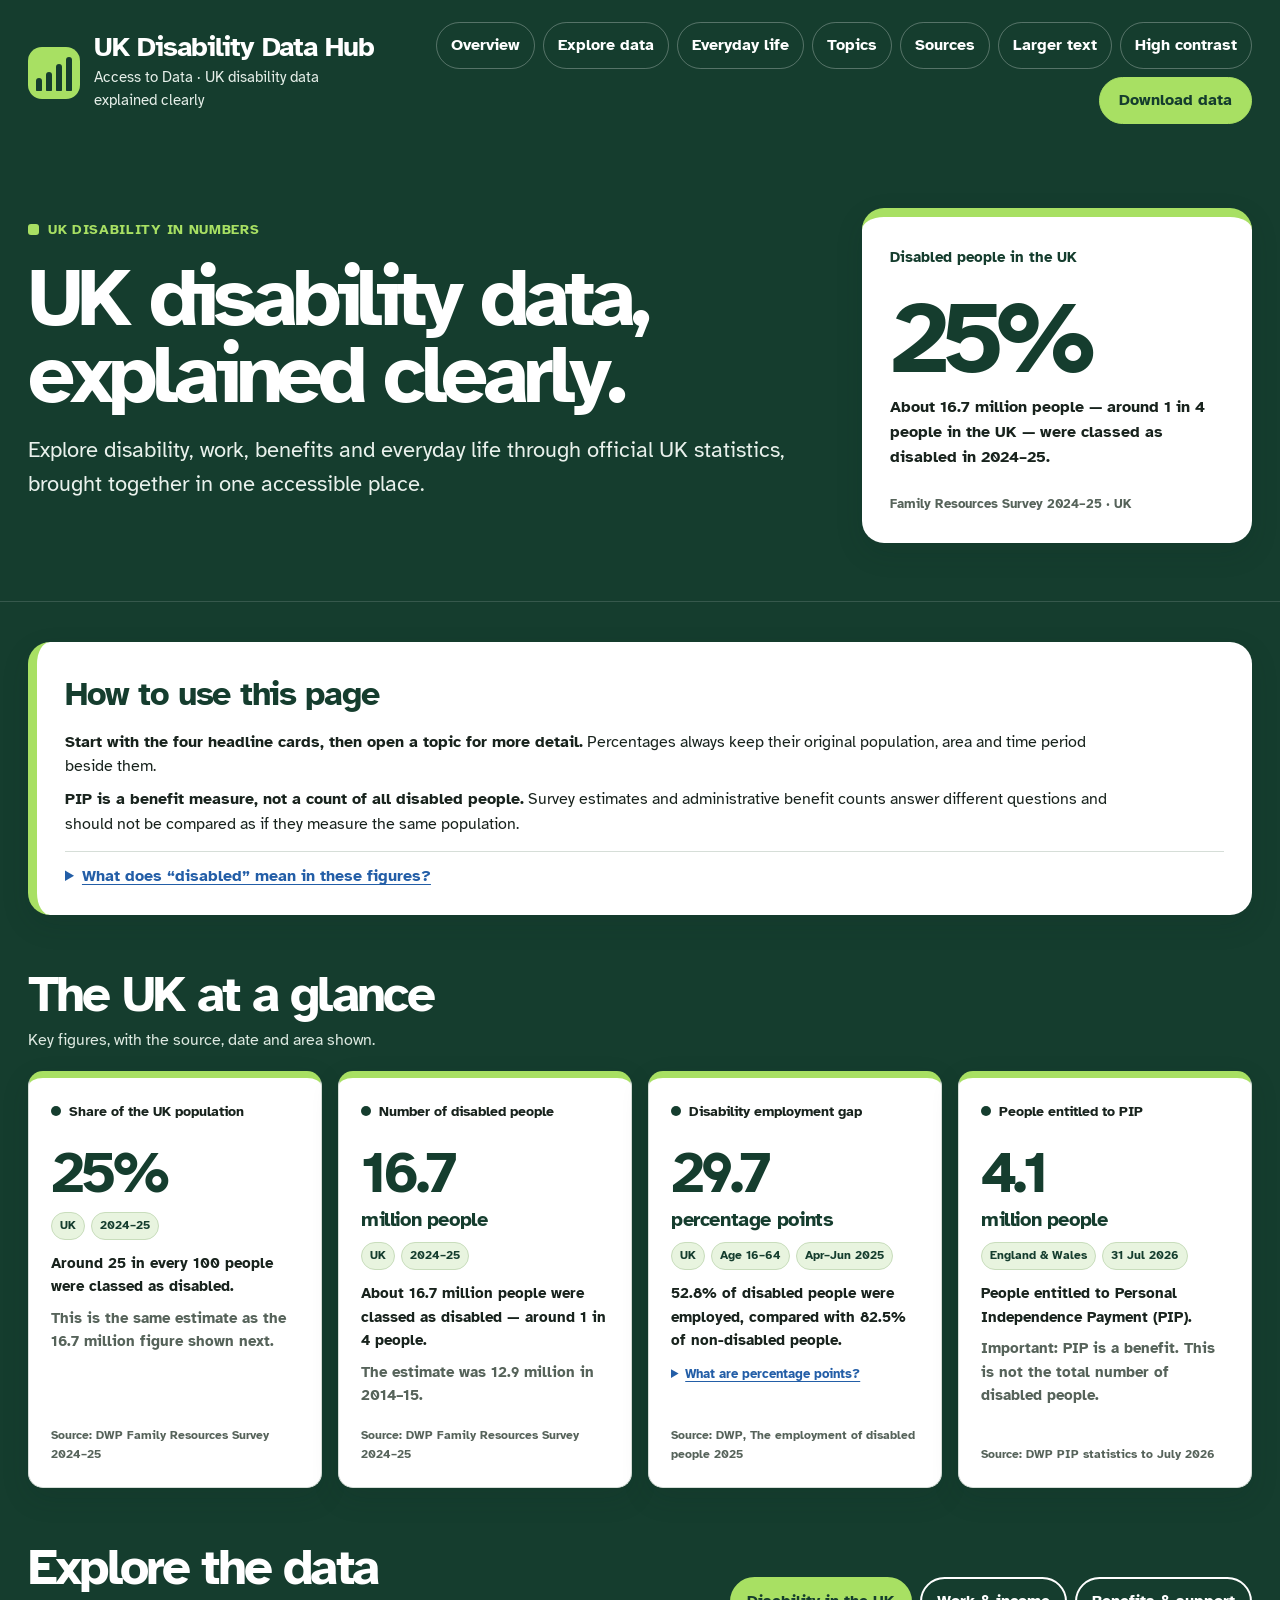
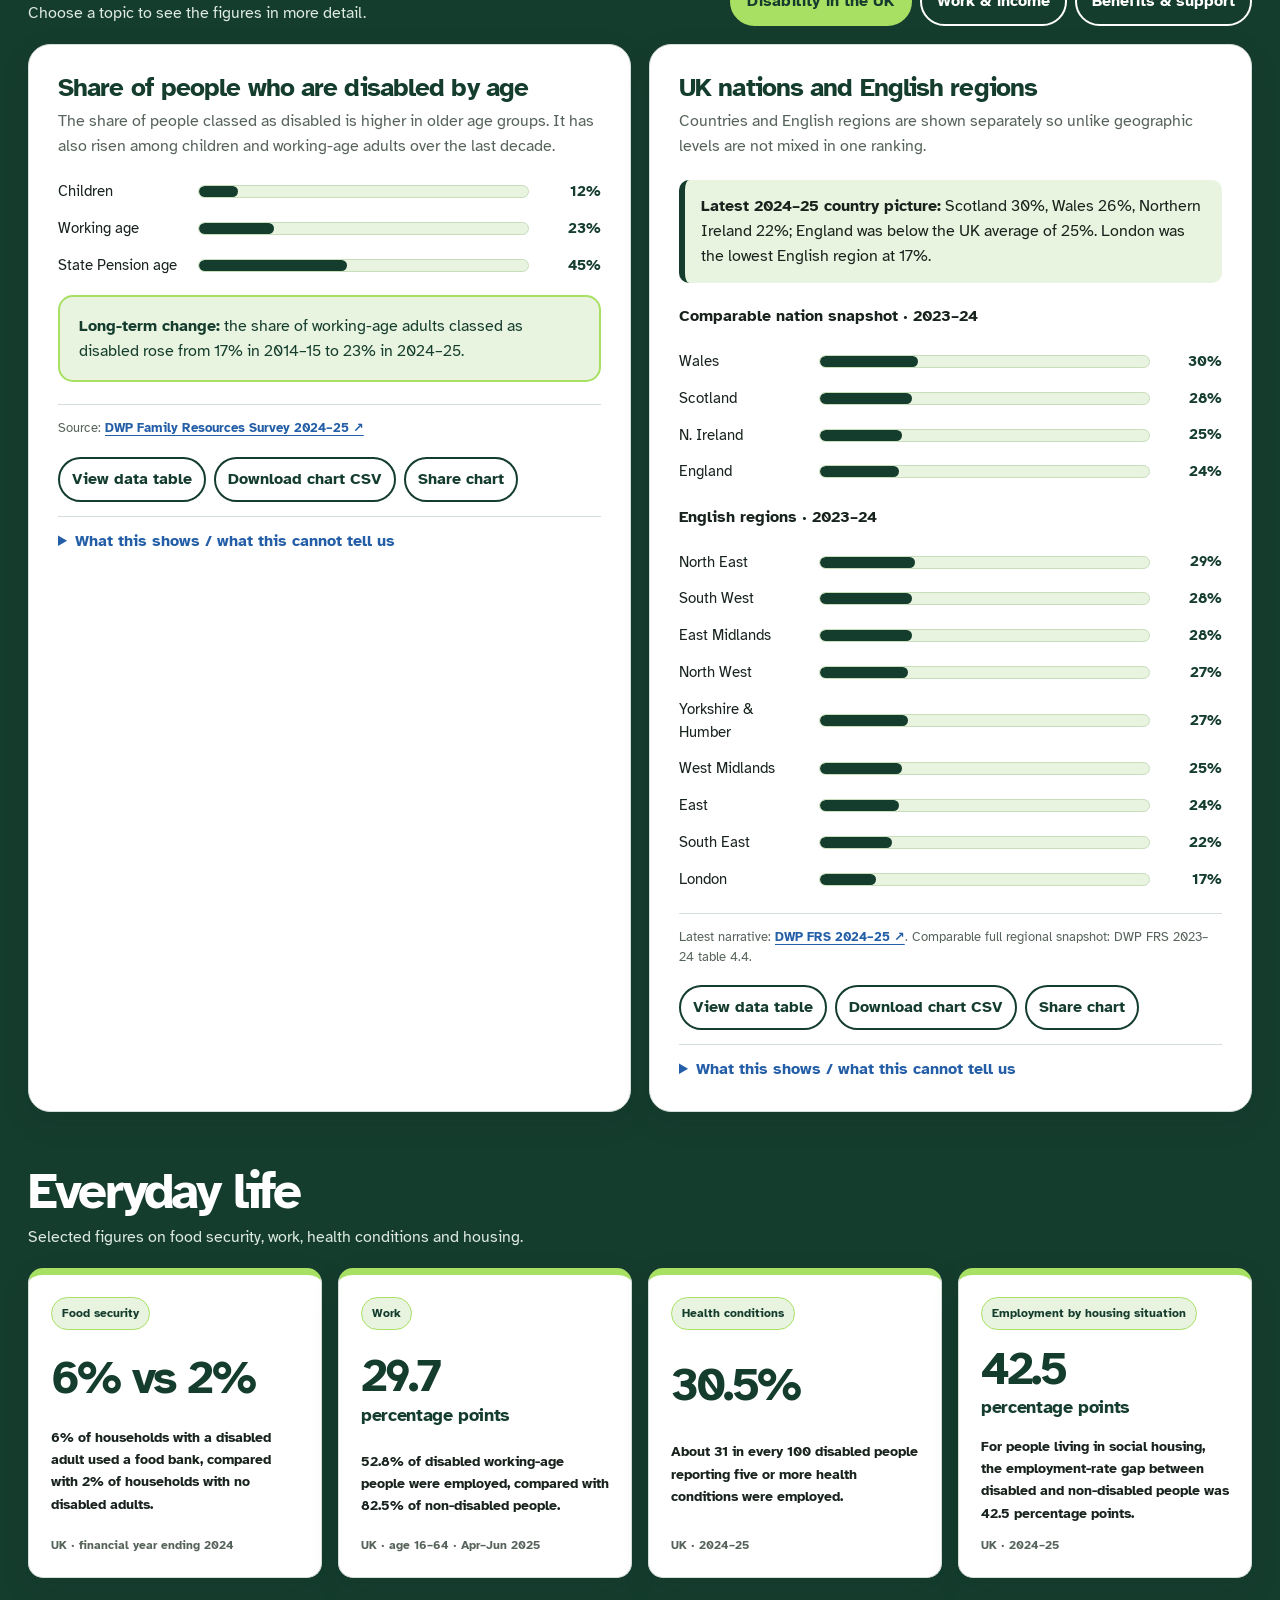
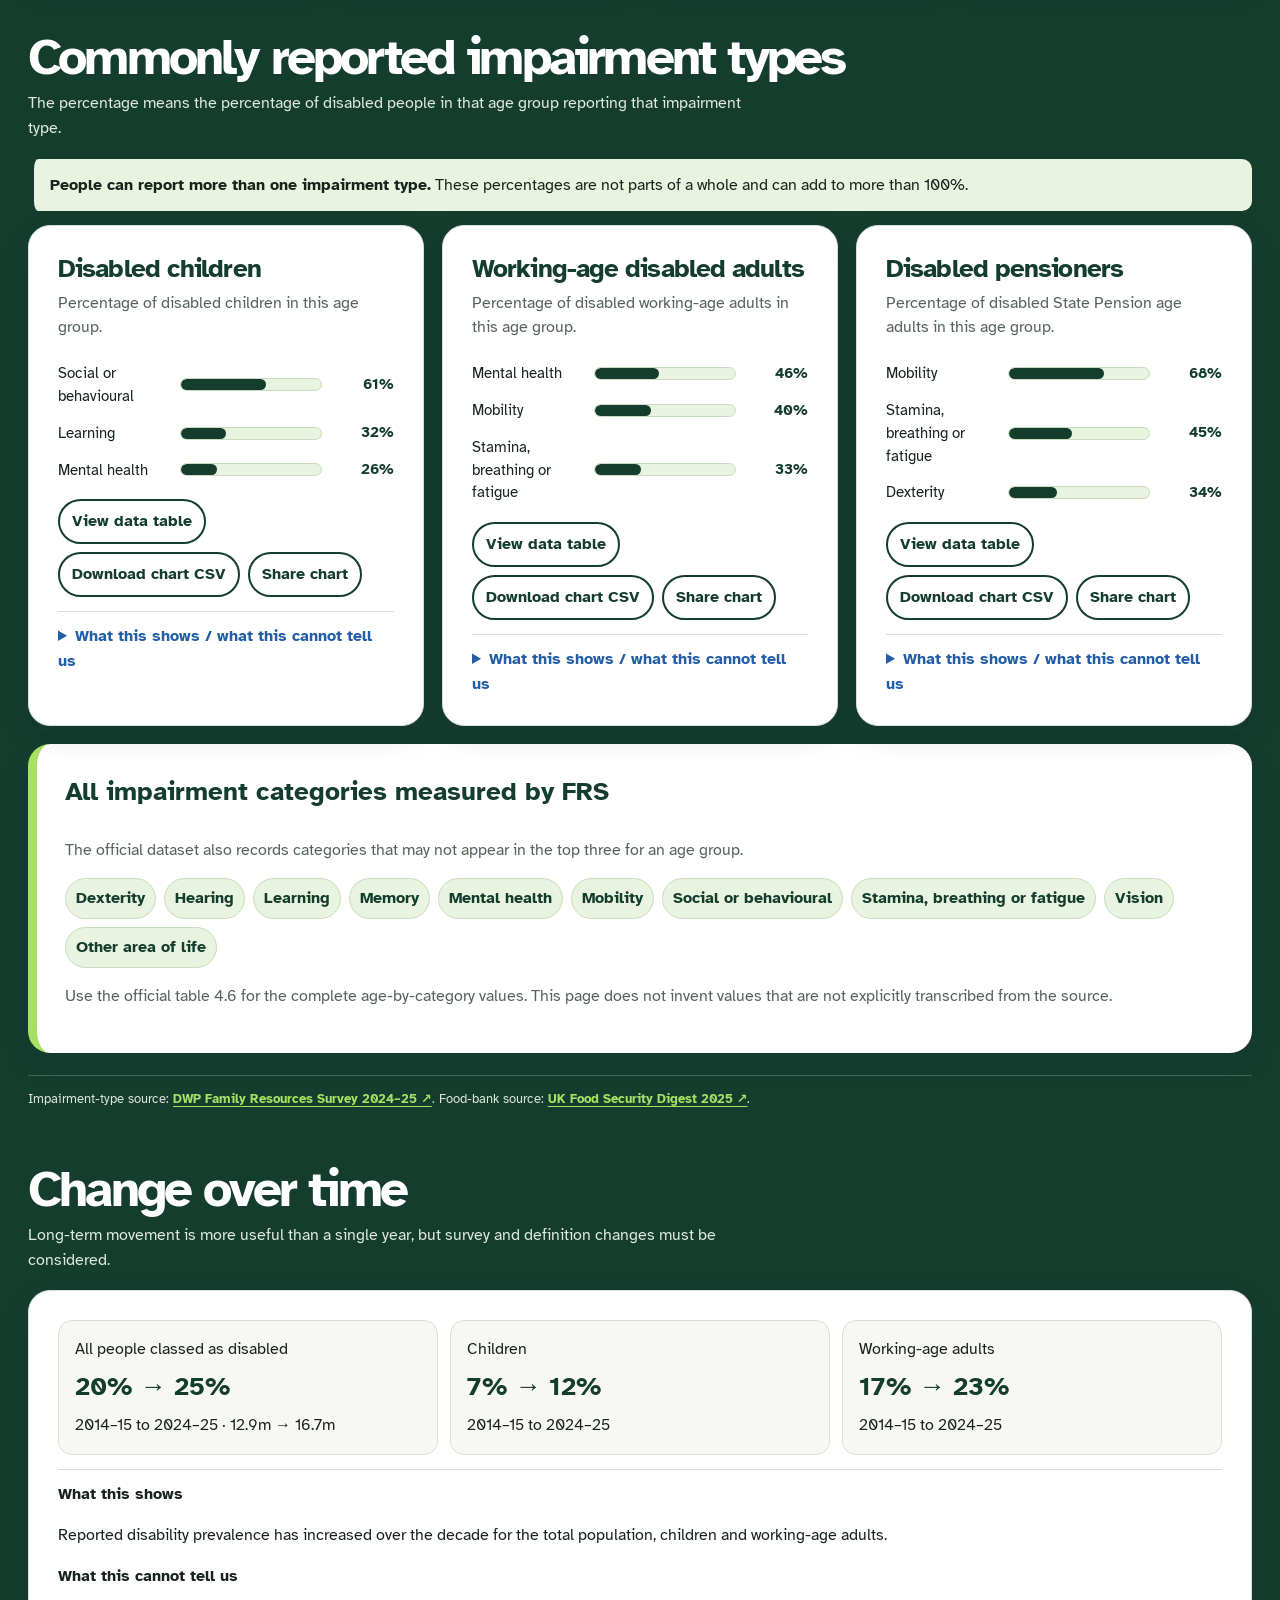
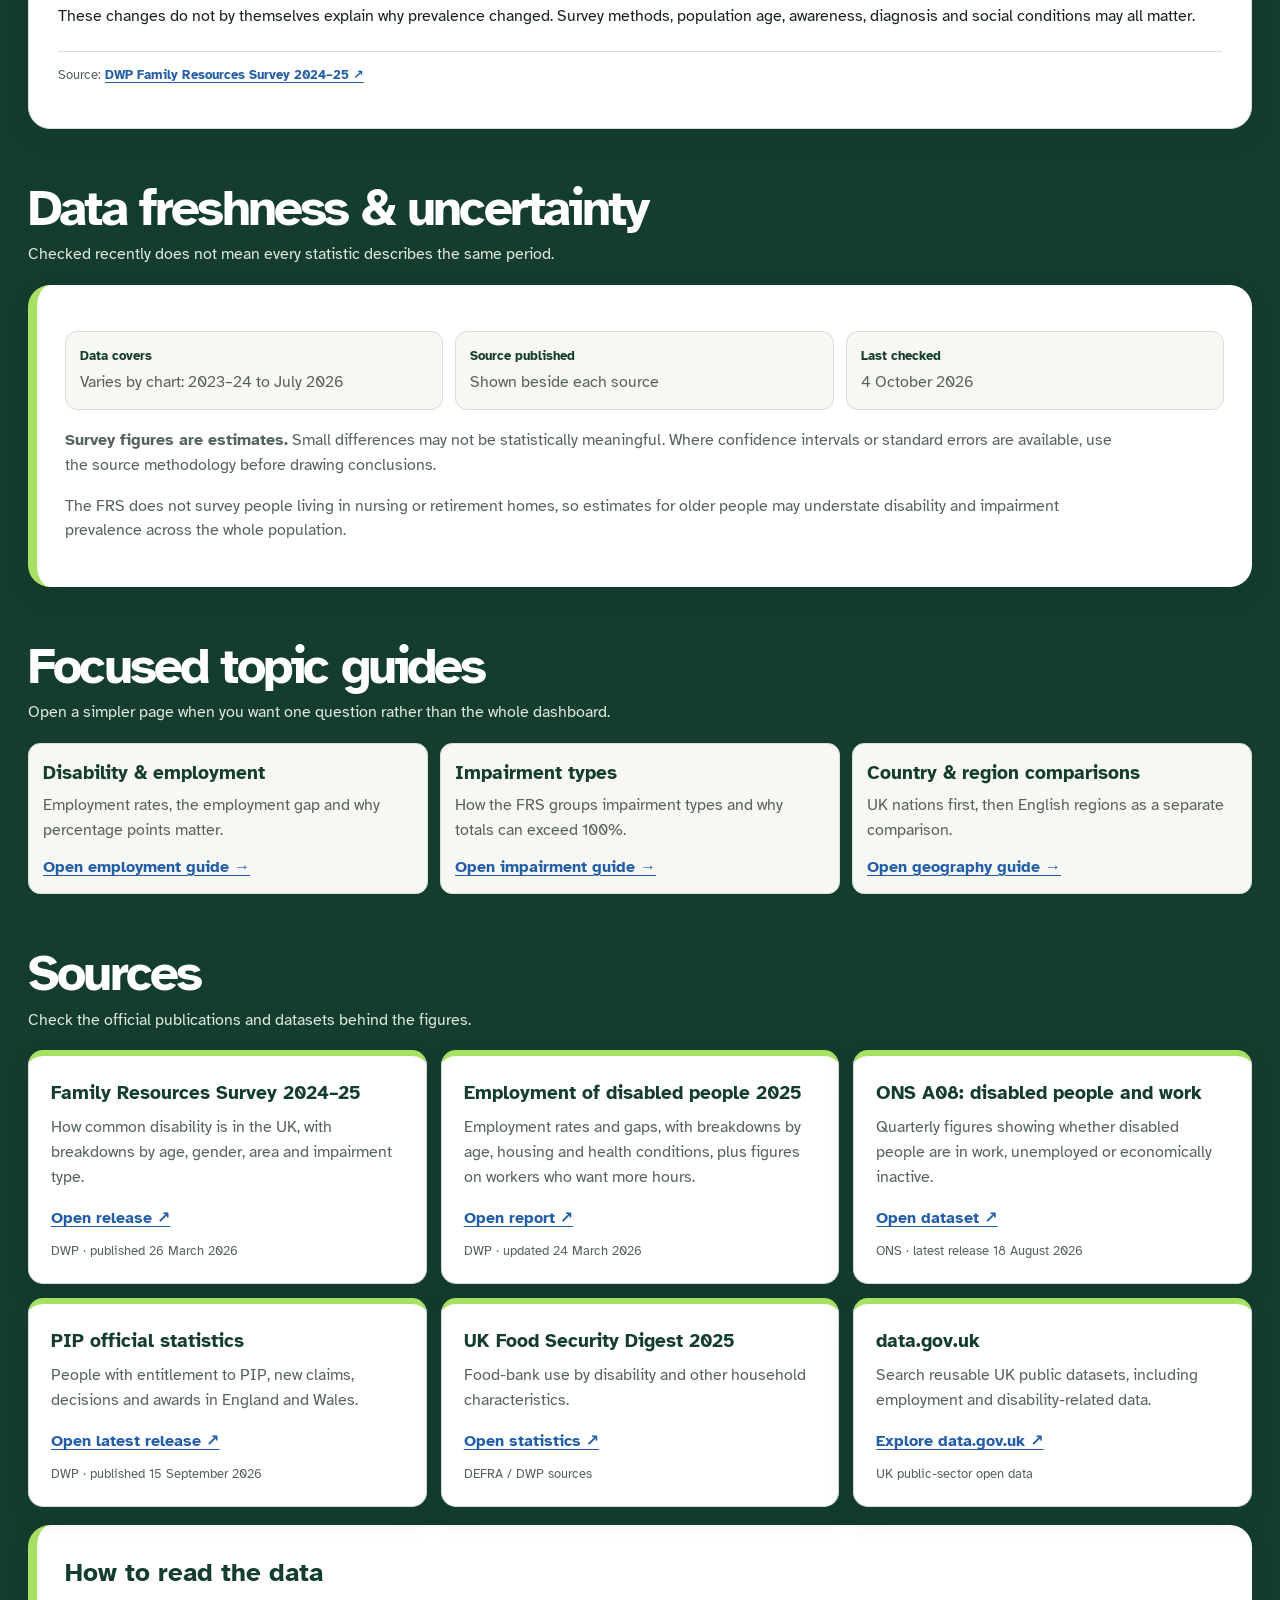
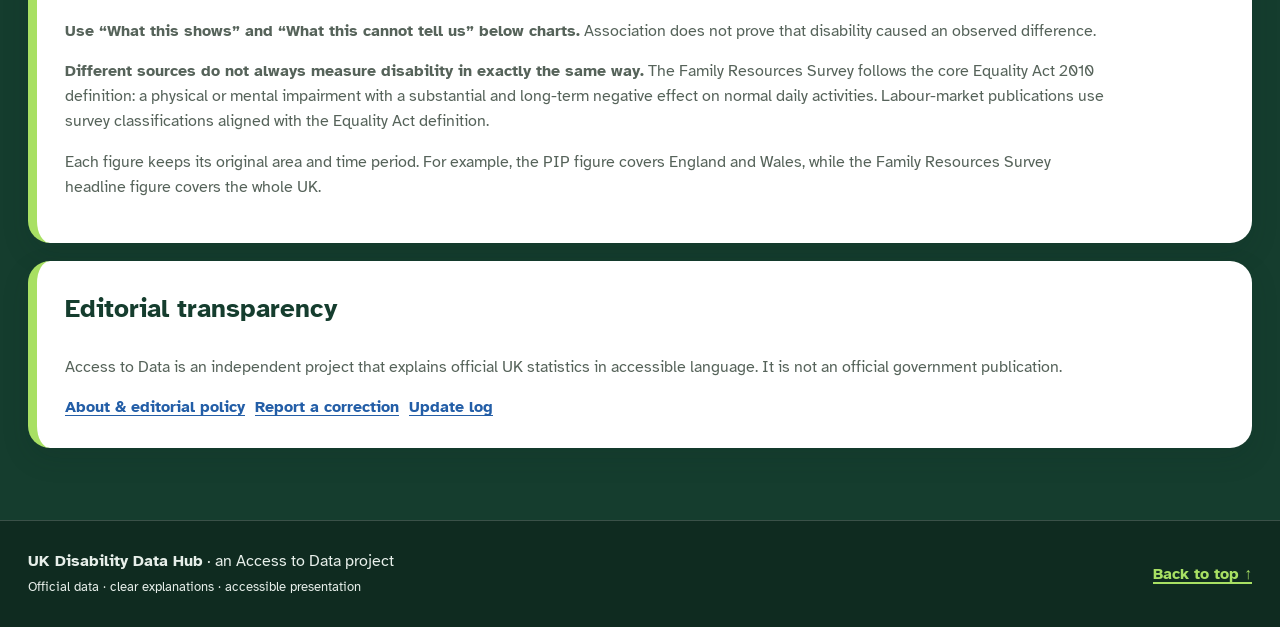
==== commit 5a1f2c71: "Add Google Analytics GA4 tag" ====
--- a/index.html
+++ b/index.html
@@ -1,11 +1,20 @@
 <!doctype html>
 <html lang="en-GB">
 <head>
+<!-- Google tag (gtag.js) -->
+<script async src="https://www.googletagmanager.com/gtag/js?id=G-5Z5BZJX8TR"></script>
+<script>
+  window.dataLayer = window.dataLayer || [];
+  function gtag(){dataLayer.push(arguments);}
+  gtag('js', new Date());
+
+  gtag('config', 'G-5Z5BZJX8TR');
+</script>
   <meta charset="utf-8">
   <meta name="viewport" content="width=device-width,initial-scale=1">
   <meta name="robots" content="index,follow">
   <meta http-equiv="refresh" content="0; url=uk-disability-data/">
-  <link rel="canonical" href="https://customaccesstodata.co.uk/uk-disability-data/">
+  <link rel="canonical" href="https://accesstodata.co.uk/uk-disability-data/">
   <title>AccessToData — UK disability data, made clear.</title>
   <script>location.replace("uk-disability-data/");</script>
 </head>
